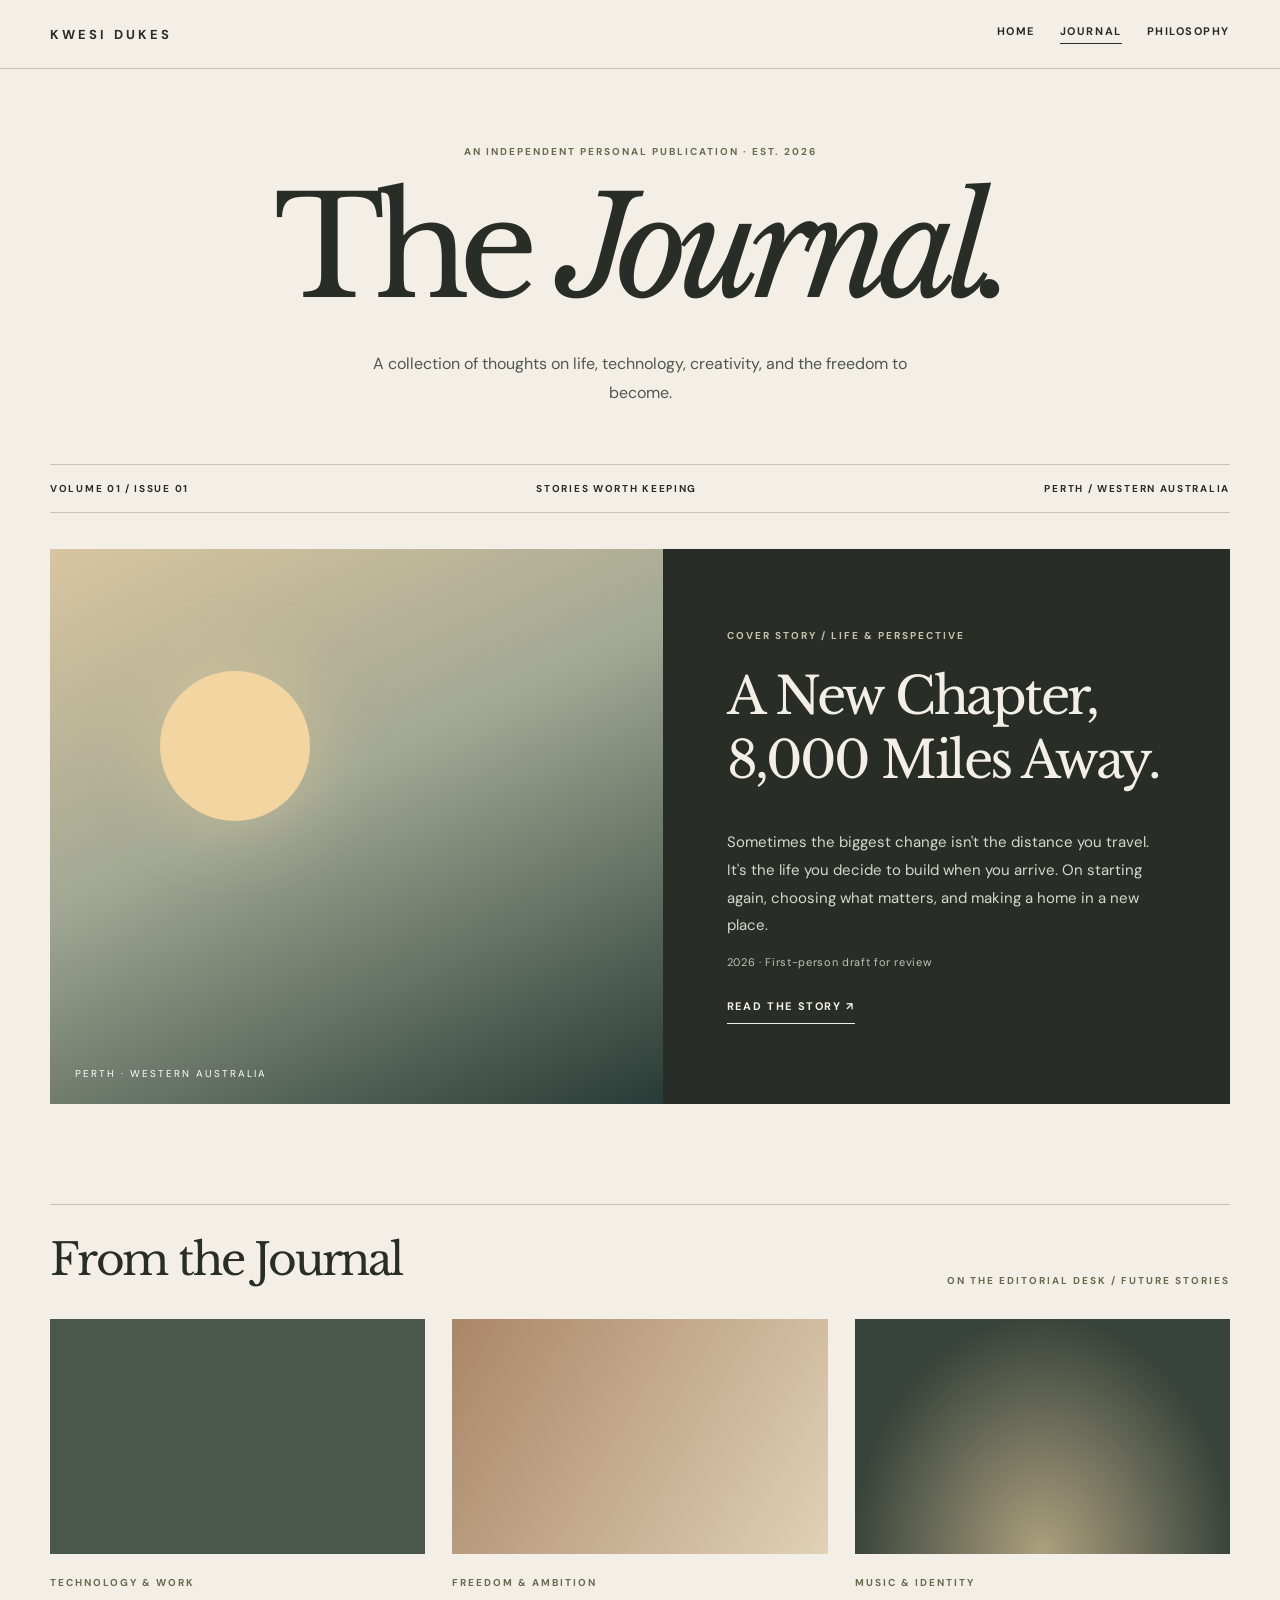
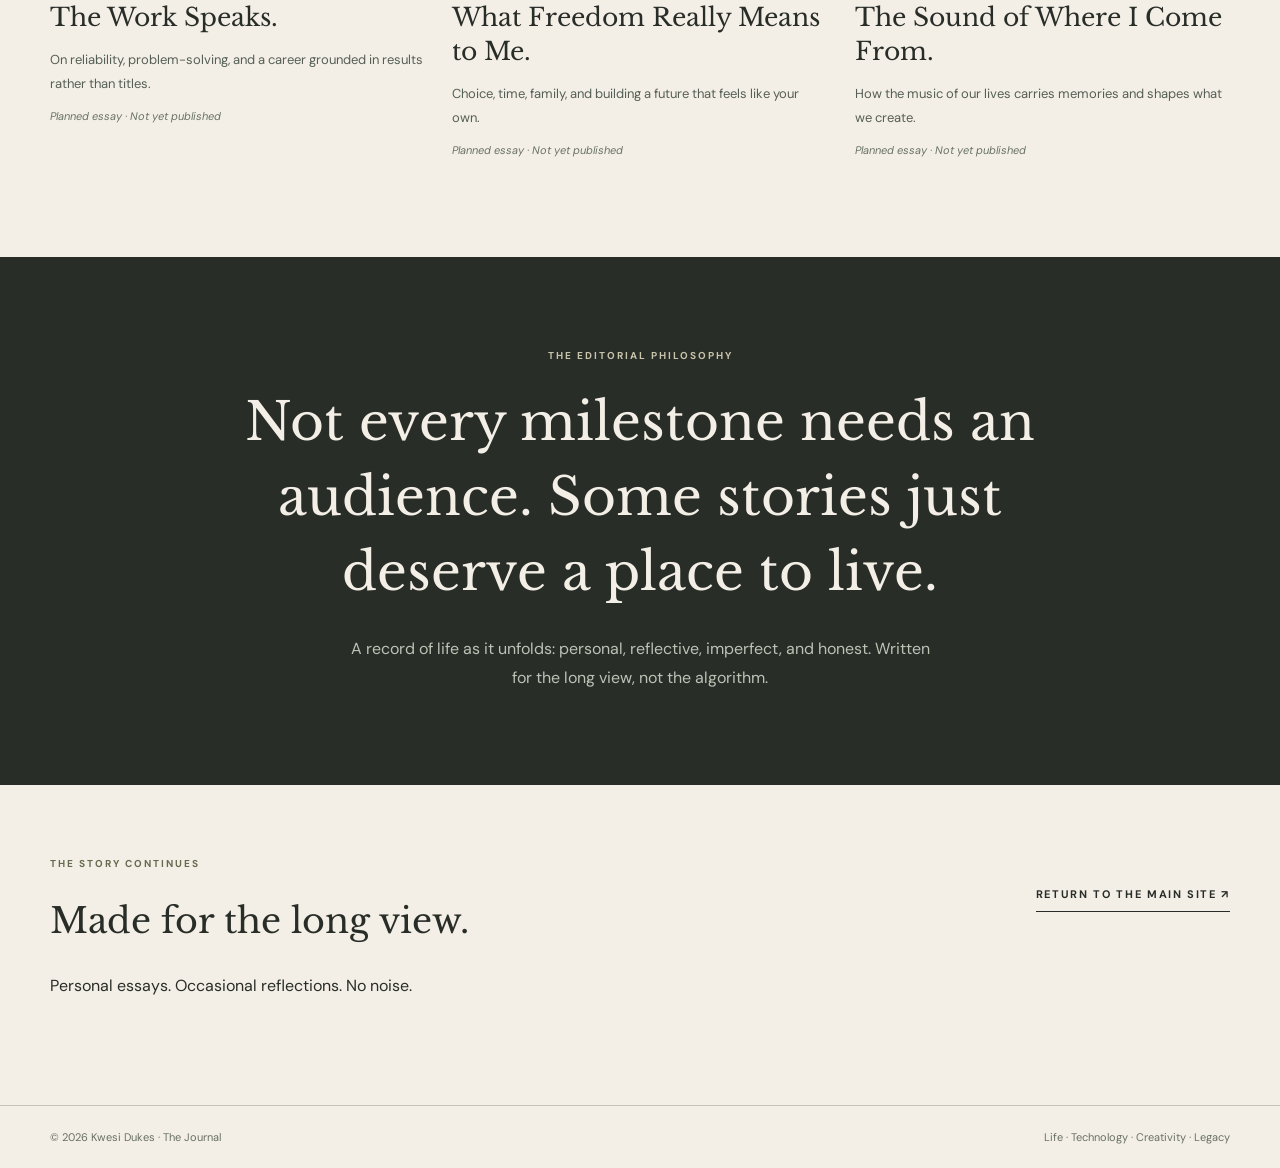
==== journal/index.html @ 75feaba1 "Add editorial Journal page" ====
<!doctype html><html lang="en"><head><meta charset="utf-8"><meta name="viewport" content="width=device-width,initial-scale=1"><meta name="theme-color" content="#292d28"><meta name="description" content="The Journal by Kwesi Dukes. Personal essays on life, technology, creativity, and building freedom."><link rel="canonical" href="https://kwesidukes.au/journal/"><title>The Journal | Kwesi Dukes</title><link rel="stylesheet" href="/journal/assets/style.css"></head><body><a class="skip" href="#main">Skip to content</a><header class="header"><a class="brand" href="/">KWESI DUKES</a><nav class="nav" aria-label="Primary"><a href="/">Home</a><a href="/journal/" aria-current="page">Journal</a><a href="#philosophy">Philosophy</a></nav></header><main id="main" class="wrap"><section class="mast"><div class="eyebrow">An independent personal publication · Est. 2026</div><h1>The <em>Journal.</em></h1><p>A collection of thoughts on life, technology, creativity, and the freedom to become.</p></section><div class="rule"><span>Volume 01 / Issue 01</span><span>Stories worth keeping</span><span>Perth / Western Australia</span></div><section class="feature" aria-labelledby="featured"><div class="art" role="img" aria-label="Abstract sun above a distant horizon; placeholder artwork"></div><div class="feature-copy"><div class="meta">Cover story / Life & perspective</div><h2 id="featured">A New Chapter, 8,000 Miles Away.</h2><p>Sometimes the biggest change isn't the distance you travel. It's the life you decide to build when you arrive. On starting again, choosing what matters, and making a home in a new place.</p><div class="fine">2026 · First-person draft for review</div><a class="read" href="/journal/a-new-chapter/">Read the story ↗</a></div></section><section id="stories"><div class="section-title"><h2>From the Journal</h2><span class="label">On the editorial desk / Future stories</span></div><div class="cards"><article class="card"><div class="card-art"></div><div class="meta">Technology & work</div><h3>The Work Speaks.</h3><p>On reliability, problem-solving, and a career grounded in results rather than titles.</p><div class="note">Planned essay · Not yet published</div></article><article class="card"><div class="card-art"></div><div class="meta">Freedom & ambition</div><h3>What Freedom Really Means to Me.</h3><p>Choice, time, family, and building a future that feels like your own.</p><div class="note">Planned essay · Not yet published</div></article><article class="card"><div class="card-art"></div><div class="meta">Music & identity</div><h3>The Sound of Where I Come From.</h3><p>How the music of our lives carries memories and shapes what we create.</p><div class="note">Planned essay · Not yet published</div></article></div></section></main><section class="manifesto" id="philosophy"><div class="eyebrow">The editorial philosophy</div><h2>Not every milestone needs an audience. Some stories just deserve a place to live.</h2><p>A record of life as it unfolds: personal, reflective, imperfect, and honest. Written for the long view, not the algorithm.</p></section><div class="wrap closing"><div><div class="eyebrow">The story continues</div><h2>Made for the long view.</h2><p>Personal essays. Occasional reflections. No noise.</p></div><a class="read" href="/">Return to the main site ↗</a></div><footer class="footer"><span>© 2026 Kwesi Dukes · The Journal</span><span>Life · Technology · Creativity · Legacy</span></footer></body></html>
---- journal/assets/style.css ----
@import url('https://fonts.googleapis.com/css2?family=DM+Sans:wght@400;500;600;700&family=Libre+Baskerville:ital,wght@0,400;0,700;1,400&display=swap');
:root{--paper:#f3efe6;--ink:#292d28;--olive:#666b50;--border:#c9c3b7;--muted:#62685d}*{box-sizing:border-box}html{scroll-behavior:smooth}body{margin:0;background:var(--paper);color:var(--ink);font-family:'DM Sans',Arial,sans-serif}a{color:inherit}a:focus-visible{outline:3px solid #a58569;outline-offset:4px}.wrap{width:min(1180px,calc(100% - 44px));margin:auto}.header,.footer{display:flex;align-items:center;justify-content:space-between;gap:22px;padding:24px max(22px,calc((100vw - 1180px)/2));border-bottom:1px solid var(--border)}.brand{text-decoration:none;font-size:13px;letter-spacing:.24em;font-weight:700}.nav{display:flex;gap:25px}.nav a{text-decoration:none;font-size:11px;letter-spacing:.14em;text-transform:uppercase;font-weight:700}.nav a[aria-current]{border-bottom:1px solid;padding-bottom:5px}.eyebrow,.meta,.label{font-size:10px;font-weight:700;letter-spacing:.2em;text-transform:uppercase;color:var(--olive)}h1,h2,h3,.pull{font-family:'Libre Baskerville',Georgia,serif;font-weight:400}p{line-height:1.85}.mast{text-align:center;padding:76px 12px 56px}.mast h1{font-size:clamp(65px,11vw,138px);line-height:1.05;letter-spacing:-.075em;margin:19px 0 27px}.mast p{max-width:580px;margin:auto;color:#50574d;font-size:16px}.rule{border-block:1px solid var(--border);padding:17px 0;display:flex;justify-content:space-between;gap:14px;font-size:10px;letter-spacing:.17em;text-transform:uppercase;font-weight:700}.feature{display:grid;grid-template-columns:1.08fr 1fr;margin:36px 0 100px;min-height:555px;background:var(--ink);color:var(--paper)}.art{position:relative;min-height:490px;overflow:hidden;background:linear-gradient(155deg,#d9c5a0 0%,#a2a893 43%,#273b36 100%)}.art:before{content:'';position:absolute;width:150px;height:150px;border-radius:50%;background:#f2d5a1;left:18%;top:22%;box-shadow:0 0 85px #f2d5a175}.art:after{content:'PERTH · WESTERN AUSTRALIA';position:absolute;bottom:24px;left:25px;font-size:10px;letter-spacing:.2em;color:#fff}.feature-copy{padding:clamp(35px,5vw,75px);display:flex;flex-direction:column;justify-content:center}.feature-copy .meta{color:#c7c4ab}.feature h2{font-size:clamp(35px,4vw,56px);line-height:1.25;letter-spacing:-.05em;margin:22px 0}.feature p{font-size:15px;color:#d3d8cc}.fine{font-size:11px;letter-spacing:.06em;color:#bec4b7}.read{display:inline-block;align-self:flex-start;text-decoration:none;font-size:11px;font-weight:700;text-transform:uppercase;letter-spacing:.15em;border-bottom:1px solid;margin-top:30px;padding-bottom:10px}.section-title{display:flex;align-items:end;justify-content:space-between;border-top:1px solid var(--border);padding:27px 0 32px;gap:16px}.section-title h2{font-size:clamp(30px,4vw,44px);letter-spacing:-.05em;margin:0}.cards{display:grid;grid-template-columns:repeat(3,1fr);gap:27px;margin-bottom:100px}.card-art{height:235px;margin-bottom:22px;background:#49574d}.card:nth-child(2) .card-art{background:linear-gradient(120deg,#aa8668,#e0d1b7)}.card:nth-child(3) .card-art{background:radial-gradient(ellipse at bottom,#aca07e,#38433b 72%)}.card h3{font-size:25px;margin:12px 0;line-height:1.35}.card p{font-size:13px;color:#565f55}.note{font-size:11px;color:#697267;font-style:italic}.manifesto{text-align:center;background:var(--ink);color:var(--paper);padding:92px 24px}.manifesto .eyebrow{color:#c9c5ac}.manifesto h2{font-size:clamp(28px,4.6vw,52px);line-height:1.45;max-width:930px;margin:23px auto}.manifesto p{color:#bbc3b5;max-width:580px;margin:auto}.closing{padding:72px 0 88px;display:flex;justify-content:space-between;gap:25px;align-items:center}.closing h2{font-size:35px}.footer{border-top:1px solid var(--border);border-bottom:0;font-size:11px;color:#687064}.article-head{text-align:center;max-width:900px;margin:85px auto 55px}.article-head h1{font-size:clamp(44px,7vw,82px);letter-spacing:-.06em;line-height:1.18;margin:23px 0}.dek{font-size:18px;color:#555f53;max-width:710px;margin:0 auto 23px}.article-art{height:clamp(300px,47vw,580px);background:linear-gradient(155deg,#d9c5a0,#8d9b8a 50%,#24372f);position:relative}.article-art:after{content:'A NEW CHAPTER · PERTH';position:absolute;bottom:23px;left:26px;color:white;font-size:10px;letter-spacing:.2em}.article-body{max-width:720px;margin:0 auto;padding:75px 0 110px}.article-body p{font:19px/1.95 Georgia,serif;color:#363d35;margin:0 0 30px}.article-body p:first-child:first-letter{float:left;font-size:75px;line-height:.92;padding:8px 10px 0 0}.pull{font-size:29px;line-height:1.55;padding:30px 5px;border-block:1px solid var(--border);margin:55px 0;color:#56604d}.back{display:block;text-align:center;margin-bottom:80px;text-transform:uppercase;letter-spacing:.13em;font-size:12px}.skip{position:absolute;left:-9999px}.skip:focus{left:20px;top:20px;background:white;padding:12px;z-index:10}@media(max-width:800px){.feature{grid-template-columns:1fr}.art{min-height:340px}.feature-copy{padding:40px 32px 55px}.cards{grid-template-columns:1fr 1fr}}@media(max-width:560px){.header,.footer{padding:21px}.nav{gap:12px}.nav a{font-size:10px}.nav a:nth-child(3){display:none}.mast{padding:55px 0}.rule span:nth-child(2){display:none}.feature{margin-bottom:70px}.cards{grid-template-columns:1fr}.card-art{height:275px}.closing{display:block;padding:60px 0}.article-head{margin:65px auto 43px}.article-body{padding:50px 0 80px}.article-body p{font-size:18px}.pull{font-size:24px}}
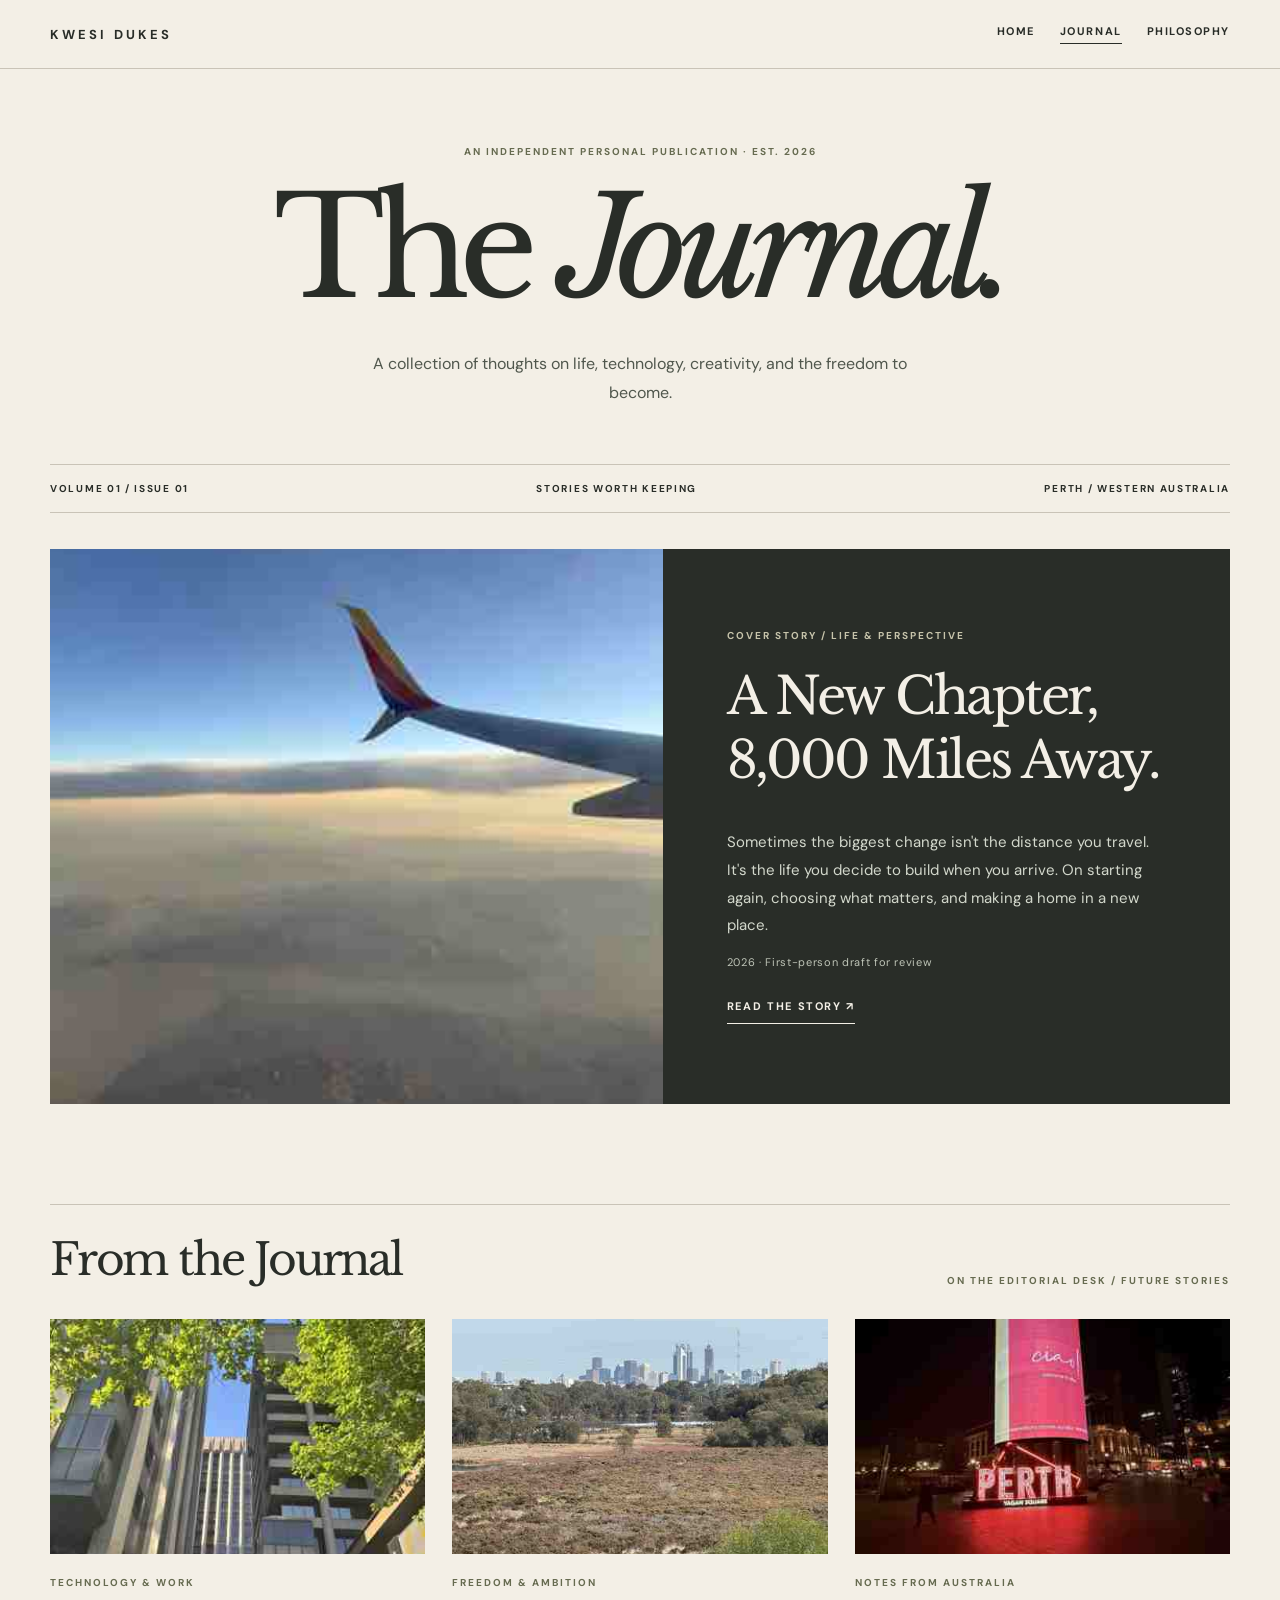
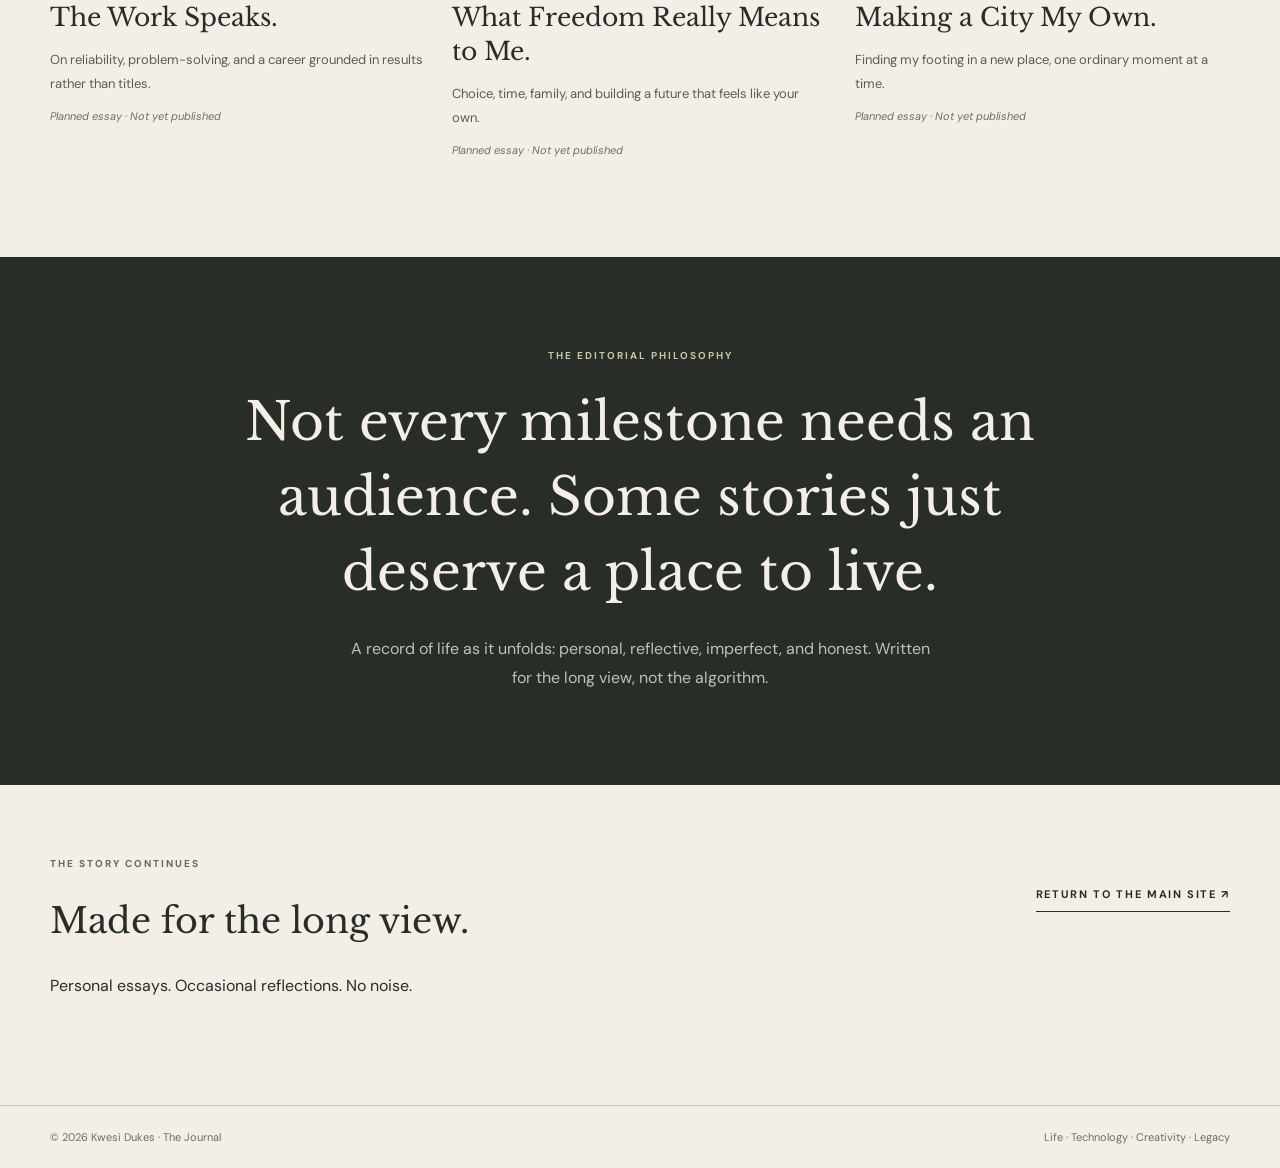
==== commit b175b329: "Publish Journal photographic edition with original Perth photos" ====
--- a/journal/index.html
+++ b/journal/index.html
@@ -1 +1 @@
-<!doctype html><html lang="en"><head><meta charset="utf-8"><meta name="viewport" content="width=device-width,initial-scale=1"><meta name="theme-color" content="#292d28"><meta name="description" content="The Journal by Kwesi Dukes. Personal essays on life, technology, creativity, and building freedom."><link rel="canonical" href="https://kwesidukes.au/journal/"><title>The Journal | Kwesi Dukes</title><link rel="stylesheet" href="/journal/assets/style.css"></head><body><a class="skip" href="#main">Skip to content</a><header class="header"><a class="brand" href="/">KWESI DUKES</a><nav class="nav" aria-label="Primary"><a href="/">Home</a><a href="/journal/" aria-current="page">Journal</a><a href="#philosophy">Philosophy</a></nav></header><main id="main" class="wrap"><section class="mast"><div class="eyebrow">An independent personal publication · Est. 2026</div><h1>The <em>Journal.</em></h1><p>A collection of thoughts on life, technology, creativity, and the freedom to become.</p></section><div class="rule"><span>Volume 01 / Issue 01</span><span>Stories worth keeping</span><span>Perth / Western Australia</span></div><section class="feature" aria-labelledby="featured"><div class="art" role="img" aria-label="Abstract sun above a distant horizon; placeholder artwork"></div><div class="feature-copy"><div class="meta">Cover story / Life & perspective</div><h2 id="featured">A New Chapter, 8,000 Miles Away.</h2><p>Sometimes the biggest change isn't the distance you travel. It's the life you decide to build when you arrive. On starting again, choosing what matters, and making a home in a new place.</p><div class="fine">2026 · First-person draft for review</div><a class="read" href="/journal/a-new-chapter/">Read the story ↗</a></div></section><section id="stories"><div class="section-title"><h2>From the Journal</h2><span class="label">On the editorial desk / Future stories</span></div><div class="cards"><article class="card"><div class="card-art"></div><div class="meta">Technology & work</div><h3>The Work Speaks.</h3><p>On reliability, problem-solving, and a career grounded in results rather than titles.</p><div class="note">Planned essay · Not yet published</div></article><article class="card"><div class="card-art"></div><div class="meta">Freedom & ambition</div><h3>What Freedom Really Means to Me.</h3><p>Choice, time, family, and building a future that feels like your own.</p><div class="note">Planned essay · Not yet published</div></article><article class="card"><div class="card-art"></div><div class="meta">Music & identity</div><h3>The Sound of Where I Come From.</h3><p>How the music of our lives carries memories and shapes what we create.</p><div class="note">Planned essay · Not yet published</div></article></div></section></main><section class="manifesto" id="philosophy"><div class="eyebrow">The editorial philosophy</div><h2>Not every milestone needs an audience. Some stories just deserve a place to live.</h2><p>A record of life as it unfolds: personal, reflective, imperfect, and honest. Written for the long view, not the algorithm.</p></section><div class="wrap closing"><div><div class="eyebrow">The story continues</div><h2>Made for the long view.</h2><p>Personal essays. Occasional reflections. No noise.</p></div><a class="read" href="/">Return to the main site ↗</a></div><footer class="footer"><span>© 2026 Kwesi Dukes · The Journal</span><span>Life · Technology · Creativity · Legacy</span></footer></body></html>+<!doctype html><html lang="en"><head><meta charset="utf-8"><meta name="viewport" content="width=device-width,initial-scale=1"><meta name="theme-color" content="#292d28"><meta name="description" content="The Journal by Kwesi Dukes. Personal essays on life, technology, creativity, and building freedom."><link rel="canonical" href="https://kwesidukes.au/journal/"><title>The Journal | Kwesi Dukes</title><link rel="stylesheet" href="/journal/assets/style.css"></head><body><a class="skip" href="#main">Skip to content</a><header class="header"><a class="brand" href="/">KWESI DUKES</a><nav class="nav" aria-label="Primary"><a href="/">Home</a><a href="/journal/" aria-current="page">Journal</a><a href="#philosophy">Philosophy</a></nav></header><main id="main" class="wrap"><section class="mast"><div class="eyebrow">An independent personal publication · Est. 2026</div><h1>The <em>Journal.</em></h1><p>A collection of thoughts on life, technology, creativity, and the freedom to become.</p></section><div class="rule"><span>Volume 01 / Issue 01</span><span>Stories worth keeping</span><span>Perth / Western Australia</span></div><section class="feature" aria-labelledby="featured"><div class="art"><img src="/journal/assets/photos/flight.jpg" alt="Airplane wing above a sunlit landscape" fetchpriority="high"></div><div class="feature-copy"><div class="meta">Cover story / Life & perspective</div><h2 id="featured">A New Chapter, 8,000 Miles Away.</h2><p>Sometimes the biggest change isn't the distance you travel. It's the life you decide to build when you arrive. On starting again, choosing what matters, and making a home in a new place.</p><div class="fine">2026 · First-person draft for review</div><a class="read" href="/journal/a-new-chapter/">Read the story ↗</a></div></section><section id="stories"><div class="section-title"><h2>From the Journal</h2><span class="label">On the editorial desk / Future stories</span></div><div class="cards"><article class="card"><img class="card-art" src="/journal/assets/photos/city-canopy.jpg" alt="Perth buildings framed by trees" loading="lazy"><div class="meta">Technology & work</div><h3>The Work Speaks.</h3><p>On reliability, problem-solving, and a career grounded in results rather than titles.</p><div class="note">Planned essay · Not yet published</div></article><article class="card"><img class="card-art" src="/journal/assets/photos/perth-skyline.jpg" alt="Perth skyline above green wetlands" loading="lazy"><div class="meta">Freedom & ambition</div><h3>What Freedom Really Means to Me.</h3><p>Choice, time, family, and building a future that feels like your own.</p><div class="note">Planned essay · Not yet published</div></article><article class="card"><img class="card-art" src="/journal/assets/photos/perth-night.jpg" alt="Illuminated Perth sign at night" loading="lazy"><div class="meta">Notes from Australia</div><h3>Making a City My Own.</h3><p>Finding my footing in a new place, one ordinary moment at a time.</p><div class="note">Planned essay · Not yet published</div></article></div></section></main><section class="manifesto" id="philosophy"><div class="eyebrow">The editorial philosophy</div><h2>Not every milestone needs an audience. Some stories just deserve a place to live.</h2><p>A record of life as it unfolds: personal, reflective, imperfect, and honest. Written for the long view, not the algorithm.</p></section><div class="wrap closing"><div><div class="eyebrow">The story continues</div><h2>Made for the long view.</h2><p>Personal essays. Occasional reflections. No noise.</p></div><a class="read" href="/">Return to the main site ↗</a></div><footer class="footer"><span>© 2026 Kwesi Dukes · The Journal</span><span>Life · Technology · Creativity · Legacy</span></footer></body></html>
--- a/journal/assets/style.css
+++ b/journal/assets/style.css
@@ -1,2 +1,4 @@
 @import url('https://fonts.googleapis.com/css2?family=DM+Sans:wght@400;500;600;700&family=Libre+Baskerville:ital,wght@0,400;0,700;1,400&display=swap');
-:root{--paper:#f3efe6;--ink:#292d28;--olive:#666b50;--border:#c9c3b7;--muted:#62685d}*{box-sizing:border-box}html{scroll-behavior:smooth}body{margin:0;background:var(--paper);color:var(--ink);font-family:'DM Sans',Arial,sans-serif}a{color:inherit}a:focus-visible{outline:3px solid #a58569;outline-offset:4px}.wrap{width:min(1180px,calc(100% - 44px));margin:auto}.header,.footer{display:flex;align-items:center;justify-content:space-between;gap:22px;padding:24px max(22px,calc((100vw - 1180px)/2));border-bottom:1px solid var(--border)}.brand{text-decoration:none;font-size:13px;letter-spacing:.24em;font-weight:700}.nav{display:flex;gap:25px}.nav a{text-decoration:none;font-size:11px;letter-spacing:.14em;text-transform:uppercase;font-weight:700}.nav a[aria-current]{border-bottom:1px solid;padding-bottom:5px}.eyebrow,.meta,.label{font-size:10px;font-weight:700;letter-spacing:.2em;text-transform:uppercase;color:var(--olive)}h1,h2,h3,.pull{font-family:'Libre Baskerville',Georgia,serif;font-weight:400}p{line-height:1.85}.mast{text-align:center;padding:76px 12px 56px}.mast h1{font-size:clamp(65px,11vw,138px);line-height:1.05;letter-spacing:-.075em;margin:19px 0 27px}.mast p{max-width:580px;margin:auto;color:#50574d;font-size:16px}.rule{border-block:1px solid var(--border);padding:17px 0;display:flex;justify-content:space-between;gap:14px;font-size:10px;letter-spacing:.17em;text-transform:uppercase;font-weight:700}.feature{display:grid;grid-template-columns:1.08fr 1fr;margin:36px 0 100px;min-height:555px;background:var(--ink);color:var(--paper)}.art{position:relative;min-height:490px;overflow:hidden;background:linear-gradient(155deg,#d9c5a0 0%,#a2a893 43%,#273b36 100%)}.art:before{content:'';position:absolute;width:150px;height:150px;border-radius:50%;background:#f2d5a1;left:18%;top:22%;box-shadow:0 0 85px #f2d5a175}.art:after{content:'PERTH · WESTERN AUSTRALIA';position:absolute;bottom:24px;left:25px;font-size:10px;letter-spacing:.2em;color:#fff}.feature-copy{padding:clamp(35px,5vw,75px);display:flex;flex-direction:column;justify-content:center}.feature-copy .meta{color:#c7c4ab}.feature h2{font-size:clamp(35px,4vw,56px);line-height:1.25;letter-spacing:-.05em;margin:22px 0}.feature p{font-size:15px;color:#d3d8cc}.fine{font-size:11px;letter-spacing:.06em;color:#bec4b7}.read{display:inline-block;align-self:flex-start;text-decoration:none;font-size:11px;font-weight:700;text-transform:uppercase;letter-spacing:.15em;border-bottom:1px solid;margin-top:30px;padding-bottom:10px}.section-title{display:flex;align-items:end;justify-content:space-between;border-top:1px solid var(--border);padding:27px 0 32px;gap:16px}.section-title h2{font-size:clamp(30px,4vw,44px);letter-spacing:-.05em;margin:0}.cards{display:grid;grid-template-columns:repeat(3,1fr);gap:27px;margin-bottom:100px}.card-art{height:235px;margin-bottom:22px;background:#49574d}.card:nth-child(2) .card-art{background:linear-gradient(120deg,#aa8668,#e0d1b7)}.card:nth-child(3) .card-art{background:radial-gradient(ellipse at bottom,#aca07e,#38433b 72%)}.card h3{font-size:25px;margin:12px 0;line-height:1.35}.card p{font-size:13px;color:#565f55}.note{font-size:11px;color:#697267;font-style:italic}.manifesto{text-align:center;background:var(--ink);color:var(--paper);padding:92px 24px}.manifesto .eyebrow{color:#c9c5ac}.manifesto h2{font-size:clamp(28px,4.6vw,52px);line-height:1.45;max-width:930px;margin:23px auto}.manifesto p{color:#bbc3b5;max-width:580px;margin:auto}.closing{padding:72px 0 88px;display:flex;justify-content:space-between;gap:25px;align-items:center}.closing h2{font-size:35px}.footer{border-top:1px solid var(--border);border-bottom:0;font-size:11px;color:#687064}.article-head{text-align:center;max-width:900px;margin:85px auto 55px}.article-head h1{font-size:clamp(44px,7vw,82px);letter-spacing:-.06em;line-height:1.18;margin:23px 0}.dek{font-size:18px;color:#555f53;max-width:710px;margin:0 auto 23px}.article-art{height:clamp(300px,47vw,580px);background:linear-gradient(155deg,#d9c5a0,#8d9b8a 50%,#24372f);position:relative}.article-art:after{content:'A NEW CHAPTER · PERTH';position:absolute;bottom:23px;left:26px;color:white;font-size:10px;letter-spacing:.2em}.article-body{max-width:720px;margin:0 auto;padding:75px 0 110px}.article-body p{font:19px/1.95 Georgia,serif;color:#363d35;margin:0 0 30px}.article-body p:first-child:first-letter{float:left;font-size:75px;line-height:.92;padding:8px 10px 0 0}.pull{font-size:29px;line-height:1.55;padding:30px 5px;border-block:1px solid var(--border);margin:55px 0;color:#56604d}.back{display:block;text-align:center;margin-bottom:80px;text-transform:uppercase;letter-spacing:.13em;font-size:12px}.skip{position:absolute;left:-9999px}.skip:focus{left:20px;top:20px;background:white;padding:12px;z-index:10}@media(max-width:800px){.feature{grid-template-columns:1fr}.art{min-height:340px}.feature-copy{padding:40px 32px 55px}.cards{grid-template-columns:1fr 1fr}}@media(max-width:560px){.header,.footer{padding:21px}.nav{gap:12px}.nav a{font-size:10px}.nav a:nth-child(3){display:none}.mast{padding:55px 0}.rule span:nth-child(2){display:none}.feature{margin-bottom:70px}.cards{grid-template-columns:1fr}.card-art{height:275px}.closing{display:block;padding:60px 0}.article-head{margin:65px auto 43px}.article-body{padding:50px 0 80px}.article-body p{font-size:18px}.pull{font-size:24px}}+:root{--paper:#f3efe6;--ink:#292d28;--olive:#666b50;--border:#c9c3b7;--muted:#62685d}*{box-sizing:border-box}html{scroll-behavior:smooth}body{margin:0;background:var(--paper);color:var(--ink);font-family:'DM Sans',Arial,sans-serif}a{color:inherit}a:focus-visible{outline:3px solid #a58569;outline-offset:4px}.wrap{width:min(1180px,calc(100% - 44px));margin:auto}.header,.footer{display:flex;align-items:center;justify-content:space-between;gap:22px;padding:24px max(22px,calc((100vw - 1180px)/2));border-bottom:1px solid var(--border)}.brand{text-decoration:none;font-size:13px;letter-spacing:.24em;font-weight:700}.nav{display:flex;gap:25px}.nav a{text-decoration:none;font-size:11px;letter-spacing:.14em;text-transform:uppercase;font-weight:700}.nav a[aria-current]{border-bottom:1px solid;padding-bottom:5px}.eyebrow,.meta,.label{font-size:10px;font-weight:700;letter-spacing:.2em;text-transform:uppercase;color:var(--olive)}h1,h2,h3,.pull{font-family:'Libre Baskerville',Georgia,serif;font-weight:400}p{line-height:1.85}.mast{text-align:center;padding:76px 12px 56px}.mast h1{font-size:clamp(65px,11vw,138px);line-height:1.05;letter-spacing:-.075em;margin:19px 0 27px}.mast p{max-width:580px;margin:auto;color:#50574d;font-size:16px}.rule{border-block:1px solid var(--border);padding:17px 0;display:flex;justify-content:space-between;gap:14px;font-size:10px;letter-spacing:.17em;text-transform:uppercase;font-weight:700}.feature{display:grid;grid-template-columns:1.08fr 1fr;margin:36px 0 100px;min-height:555px;background:var(--ink);color:var(--paper)}.art{position:relative;min-height:490px;overflow:hidden;background:linear-gradient(155deg,#d9c5a0 0%,#a2a893 43%,#273b36 100%)}.art:before{content:'';position:absolute;width:150px;height:150px;border-radius:50%;background:#f2d5a1;left:18%;top:22%;box-shadow:0 0 85px #f2d5a175}.art:after{content:'PERTH · WESTERN AUSTRALIA';position:absolute;bottom:24px;left:25px;font-size:10px;letter-spacing:.2em;color:#fff}.feature-copy{padding:clamp(35px,5vw,75px);display:flex;flex-direction:column;justify-content:center}.feature-copy .meta{color:#c7c4ab}.feature h2{font-size:clamp(35px,4vw,56px);line-height:1.25;letter-spacing:-.05em;margin:22px 0}.feature p{font-size:15px;color:#d3d8cc}.fine{font-size:11px;letter-spacing:.06em;color:#bec4b7}.read{display:inline-block;align-self:flex-start;text-decoration:none;font-size:11px;font-weight:700;text-transform:uppercase;letter-spacing:.15em;border-bottom:1px solid;margin-top:30px;padding-bottom:10px}.section-title{display:flex;align-items:end;justify-content:space-between;border-top:1px solid var(--border);padding:27px 0 32px;gap:16px}.section-title h2{font-size:clamp(30px,4vw,44px);letter-spacing:-.05em;margin:0}.cards{display:grid;grid-template-columns:repeat(3,1fr);gap:27px;margin-bottom:100px}.card-art{height:235px;margin-bottom:22px;background:#49574d}.card:nth-child(2) .card-art{background:linear-gradient(120deg,#aa8668,#e0d1b7)}.card:nth-child(3) .card-art{background:radial-gradient(ellipse at bottom,#aca07e,#38433b 72%)}.card h3{font-size:25px;margin:12px 0;line-height:1.35}.card p{font-size:13px;color:#565f55}.note{font-size:11px;color:#697267;font-style:italic}.manifesto{text-align:center;background:var(--ink);color:var(--paper);padding:92px 24px}.manifesto .eyebrow{color:#c9c5ac}.manifesto h2{font-size:clamp(28px,4.6vw,52px);line-height:1.45;max-width:930px;margin:23px auto}.manifesto p{color:#bbc3b5;max-width:580px;margin:auto}.closing{padding:72px 0 88px;display:flex;justify-content:space-between;gap:25px;align-items:center}.closing h2{font-size:35px}.footer{border-top:1px solid var(--border);border-bottom:0;font-size:11px;color:#687064}.article-head{text-align:center;max-width:900px;margin:85px auto 55px}.article-head h1{font-size:clamp(44px,7vw,82px);letter-spacing:-.06em;line-height:1.18;margin:23px 0}.dek{font-size:18px;color:#555f53;max-width:710px;margin:0 auto 23px}.article-art{height:clamp(300px,47vw,580px);background:linear-gradient(155deg,#d9c5a0,#8d9b8a 50%,#24372f);position:relative}.article-art:after{content:'A NEW CHAPTER · PERTH';position:absolute;bottom:23px;left:26px;color:white;font-size:10px;letter-spacing:.2em}.article-body{max-width:720px;margin:0 auto;padding:75px 0 110px}.article-body p{font:19px/1.95 Georgia,serif;color:#363d35;margin:0 0 30px}.article-body p:first-child:first-letter{float:left;font-size:75px;line-height:.92;padding:8px 10px 0 0}.pull{font-size:29px;line-height:1.55;padding:30px 5px;border-block:1px solid var(--border);margin:55px 0;color:#56604d}.back{display:block;text-align:center;margin-bottom:80px;text-transform:uppercase;letter-spacing:.13em;font-size:12px}.skip{position:absolute;left:-9999px}.skip:focus{left:20px;top:20px;background:white;padding:12px;z-index:10}@media(max-width:800px){.feature{grid-template-columns:1fr}.art{min-height:340px}.feature-copy{padding:40px 32px 55px}.cards{grid-template-columns:1fr 1fr}}@media(max-width:560px){.header,.footer{padding:21px}.nav{gap:12px}.nav a{font-size:10px}.nav a:nth-child(3){display:none}.mast{padding:55px 0}.rule span:nth-child(2){display:none}.feature{margin-bottom:70px}.cards{grid-template-columns:1fr}.card-art{height:275px}.closing{display:block;padding:60px 0}.article-head{margin:65px auto 43px}.article-body{padding:50px 0 80px}.article-body p{font-size:18px}.pull{font-size:24px}}
+/* Photographic edition */
+.art{background:#35433a}.art:before,.art:after,.article-art:after{content:none;display:none}.art img,.article-art img{display:block;width:100%;height:100%;object-fit:cover}.art img{position:absolute;inset:0}.card-art{display:block;width:100%;height:235px;object-fit:cover}.article-art{overflow:hidden;background:#35433a}.photo-break{margin:50px -38px}.photo-break img{width:100%;display:block;max-height:670px;object-fit:cover}.photo-break figcaption{font:11px/1.6 'DM Sans',sans-serif;color:#666b50;letter-spacing:.06em;margin-top:13px}.author{display:flex;align-items:center;gap:27px;border-top:1px solid var(--border);padding:45px 0 65px;max-width:720px;margin:auto}.author img{width:110px;height:110px;border-radius:50%;object-fit:cover;object-position:center 28%}.author h2{font-size:28px;margin:8px 0}.author p{font-size:13px;color:#5b665c;margin:0}@media(max-width:800px){.art img{position:absolute}}@media(max-width:560px){.card-art{height:275px}.photo-break{margin:38px 0}.author img{width:84px;height:84px}.author{gap:17px}}
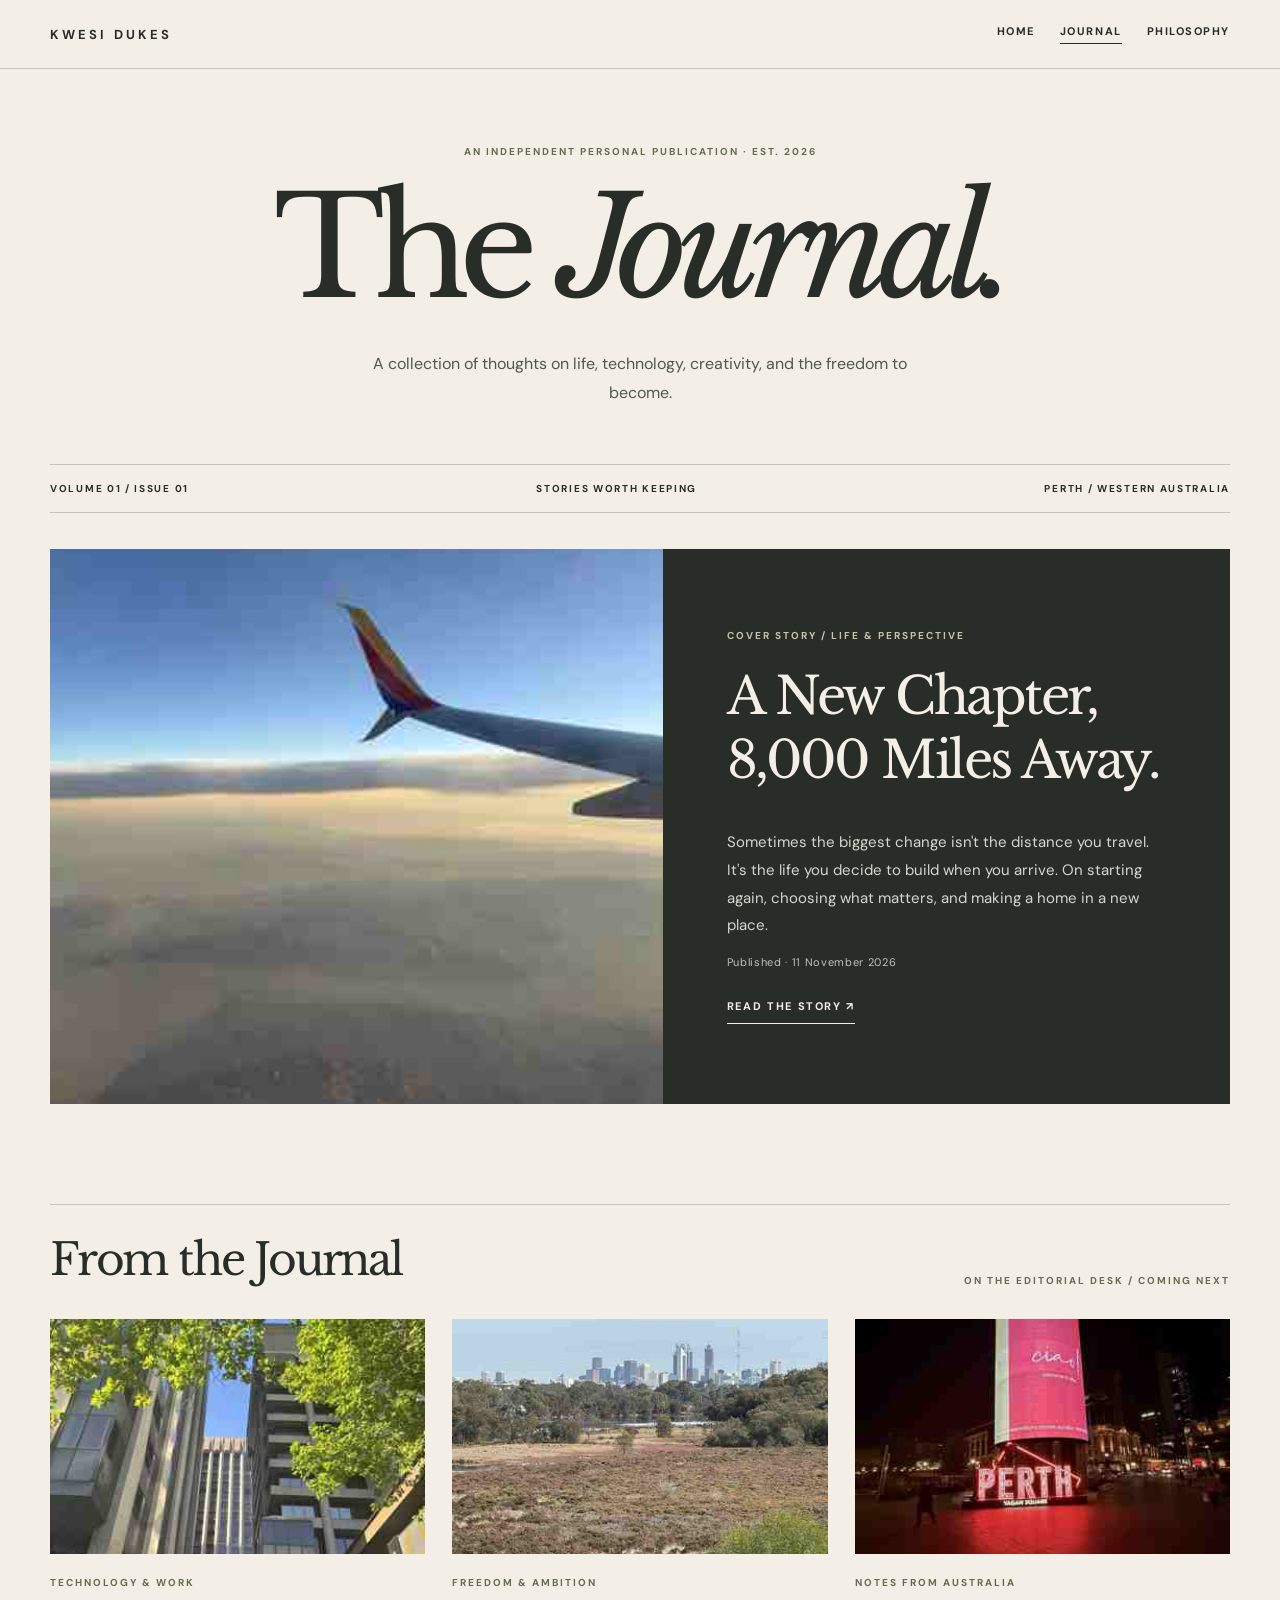
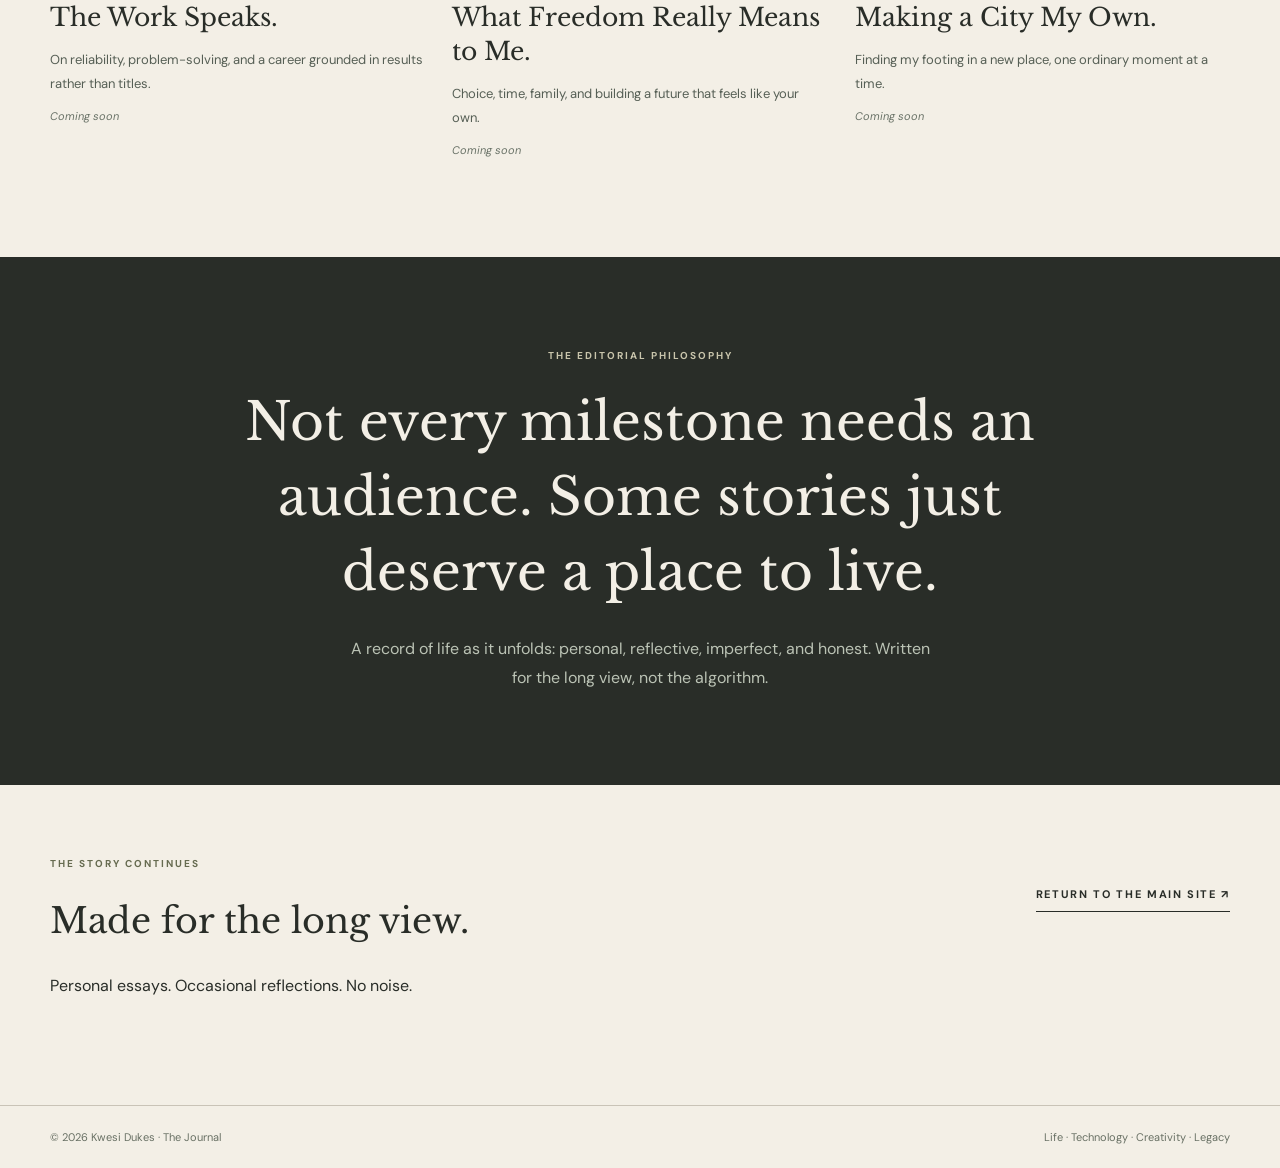
==== commit 90839625: "Polish Journal homepage publication labels" ====
--- a/journal/index.html
+++ b/journal/index.html
@@ -1 +1 @@
-<!doctype html><html lang="en"><head><meta charset="utf-8"><meta name="viewport" content="width=device-width,initial-scale=1"><meta name="theme-color" content="#292d28"><meta name="description" content="The Journal by Kwesi Dukes. Personal essays on life, technology, creativity, and building freedom."><link rel="canonical" href="https://kwesidukes.au/journal/"><title>The Journal | Kwesi Dukes</title><link rel="stylesheet" href="/journal/assets/style.css"></head><body><a class="skip" href="#main">Skip to content</a><header class="header"><a class="brand" href="/">KWESI DUKES</a><nav class="nav" aria-label="Primary"><a href="/">Home</a><a href="/journal/" aria-current="page">Journal</a><a href="#philosophy">Philosophy</a></nav></header><main id="main" class="wrap"><section class="mast"><div class="eyebrow">An independent personal publication · Est. 2026</div><h1>The <em>Journal.</em></h1><p>A collection of thoughts on life, technology, creativity, and the freedom to become.</p></section><div class="rule"><span>Volume 01 / Issue 01</span><span>Stories worth keeping</span><span>Perth / Western Australia</span></div><section class="feature" aria-labelledby="featured"><div class="art"><img src="/journal/assets/photos/flight.jpg" alt="Airplane wing above a sunlit landscape" fetchpriority="high"></div><div class="feature-copy"><div class="meta">Cover story / Life & perspective</div><h2 id="featured">A New Chapter, 8,000 Miles Away.</h2><p>Sometimes the biggest change isn't the distance you travel. It's the life you decide to build when you arrive. On starting again, choosing what matters, and making a home in a new place.</p><div class="fine">2026 · First-person draft for review</div><a class="read" href="/journal/a-new-chapter/">Read the story ↗</a></div></section><section id="stories"><div class="section-title"><h2>From the Journal</h2><span class="label">On the editorial desk / Future stories</span></div><div class="cards"><article class="card"><img class="card-art" src="/journal/assets/photos/city-canopy.jpg" alt="Perth buildings framed by trees" loading="lazy"><div class="meta">Technology & work</div><h3>The Work Speaks.</h3><p>On reliability, problem-solving, and a career grounded in results rather than titles.</p><div class="note">Planned essay · Not yet published</div></article><article class="card"><img class="card-art" src="/journal/assets/photos/perth-skyline.jpg" alt="Perth skyline above green wetlands" loading="lazy"><div class="meta">Freedom & ambition</div><h3>What Freedom Really Means to Me.</h3><p>Choice, time, family, and building a future that feels like your own.</p><div class="note">Planned essay · Not yet published</div></article><article class="card"><img class="card-art" src="/journal/assets/photos/perth-night.jpg" alt="Illuminated Perth sign at night" loading="lazy"><div class="meta">Notes from Australia</div><h3>Making a City My Own.</h3><p>Finding my footing in a new place, one ordinary moment at a time.</p><div class="note">Planned essay · Not yet published</div></article></div></section></main><section class="manifesto" id="philosophy"><div class="eyebrow">The editorial philosophy</div><h2>Not every milestone needs an audience. Some stories just deserve a place to live.</h2><p>A record of life as it unfolds: personal, reflective, imperfect, and honest. Written for the long view, not the algorithm.</p></section><div class="wrap closing"><div><div class="eyebrow">The story continues</div><h2>Made for the long view.</h2><p>Personal essays. Occasional reflections. No noise.</p></div><a class="read" href="/">Return to the main site ↗</a></div><footer class="footer"><span>© 2026 Kwesi Dukes · The Journal</span><span>Life · Technology · Creativity · Legacy</span></footer></body></html>+<!doctype html><html lang="en"><head><meta charset="utf-8"><meta name="viewport" content="width=device-width,initial-scale=1"><meta name="theme-color" content="#292d28"><meta name="description" content="The Journal by Kwesi Dukes. Personal essays on life, technology, creativity, and building freedom."><link rel="canonical" href="https://kwesidukes.au/journal/"><title>The Journal | Kwesi Dukes</title><link rel="stylesheet" href="/journal/assets/style.css"></head><body><a class="skip" href="#main">Skip to content</a><header class="header"><a class="brand" href="/">KWESI DUKES</a><nav class="nav" aria-label="Primary"><a href="/">Home</a><a href="/journal/" aria-current="page">Journal</a><a href="#philosophy">Philosophy</a></nav></header><main id="main" class="wrap"><section class="mast"><div class="eyebrow">An independent personal publication · Est. 2026</div><h1>The <em>Journal.</em></h1><p>A collection of thoughts on life, technology, creativity, and the freedom to become.</p></section><div class="rule"><span>Volume 01 / Issue 01</span><span>Stories worth keeping</span><span>Perth / Western Australia</span></div><section class="feature" aria-labelledby="featured"><div class="art"><img src="/journal/assets/photos/flight.jpg" alt="Airplane wing above a sunlit landscape" fetchpriority="high"></div><div class="feature-copy"><div class="meta">Cover story / Life & perspective</div><h2 id="featured">A New Chapter, 8,000 Miles Away.</h2><p>Sometimes the biggest change isn't the distance you travel. It's the life you decide to build when you arrive. On starting again, choosing what matters, and making a home in a new place.</p><div class="fine">Published · 11 November 2026</div><a class="read" href="/journal/a-new-chapter/">Read the story ↗</a></div></section><section id="stories"><div class="section-title"><h2>From the Journal</h2><span class="label">On the editorial desk / Coming next</span></div><div class="cards"><article class="card"><img class="card-art" src="/journal/assets/photos/city-canopy.jpg" alt="Perth buildings framed by trees" loading="lazy"><div class="meta">Technology & work</div><h3>The Work Speaks.</h3><p>On reliability, problem-solving, and a career grounded in results rather than titles.</p><div class="note">Coming soon</div></article><article class="card"><img class="card-art" src="/journal/assets/photos/perth-skyline.jpg" alt="Perth skyline above green wetlands" loading="lazy"><div class="meta">Freedom & ambition</div><h3>What Freedom Really Means to Me.</h3><p>Choice, time, family, and building a future that feels like your own.</p><div class="note">Coming soon</div></article><article class="card"><img class="card-art" src="/journal/assets/photos/perth-night.jpg" alt="Illuminated Perth sign at night" loading="lazy"><div class="meta">Notes from Australia</div><h3>Making a City My Own.</h3><p>Finding my footing in a new place, one ordinary moment at a time.</p><div class="note">Coming soon</div></article></div></section></main><section class="manifesto" id="philosophy"><div class="eyebrow">The editorial philosophy</div><h2>Not every milestone needs an audience. Some stories just deserve a place to live.</h2><p>A record of life as it unfolds: personal, reflective, imperfect, and honest. Written for the long view, not the algorithm.</p></section><div class="wrap closing"><div><div class="eyebrow">The story continues</div><h2>Made for the long view.</h2><p>Personal essays. Occasional reflections. No noise.</p></div><a class="read" href="/">Return to the main site ↗</a></div><footer class="footer"><span>© 2026 Kwesi Dukes · The Journal</span><span>Life · Technology · Creativity · Legacy</span></footer></body></html>
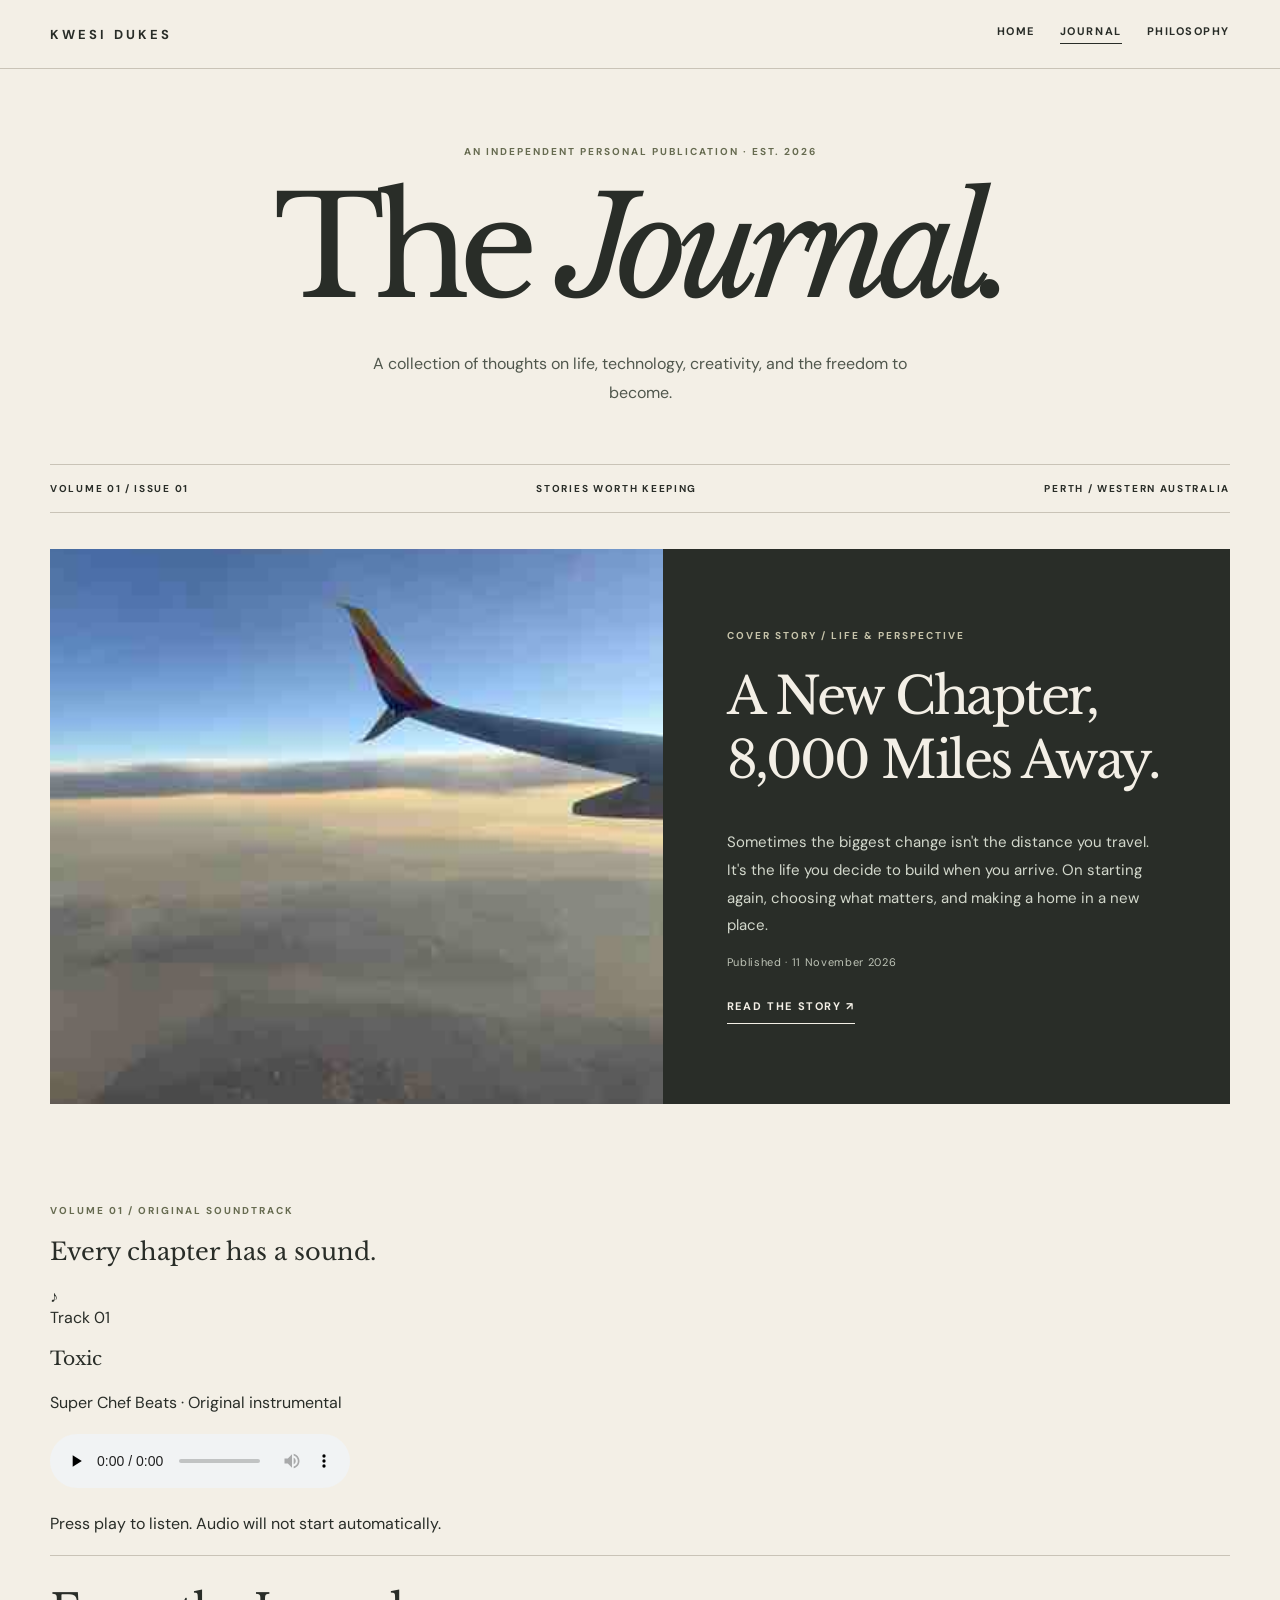
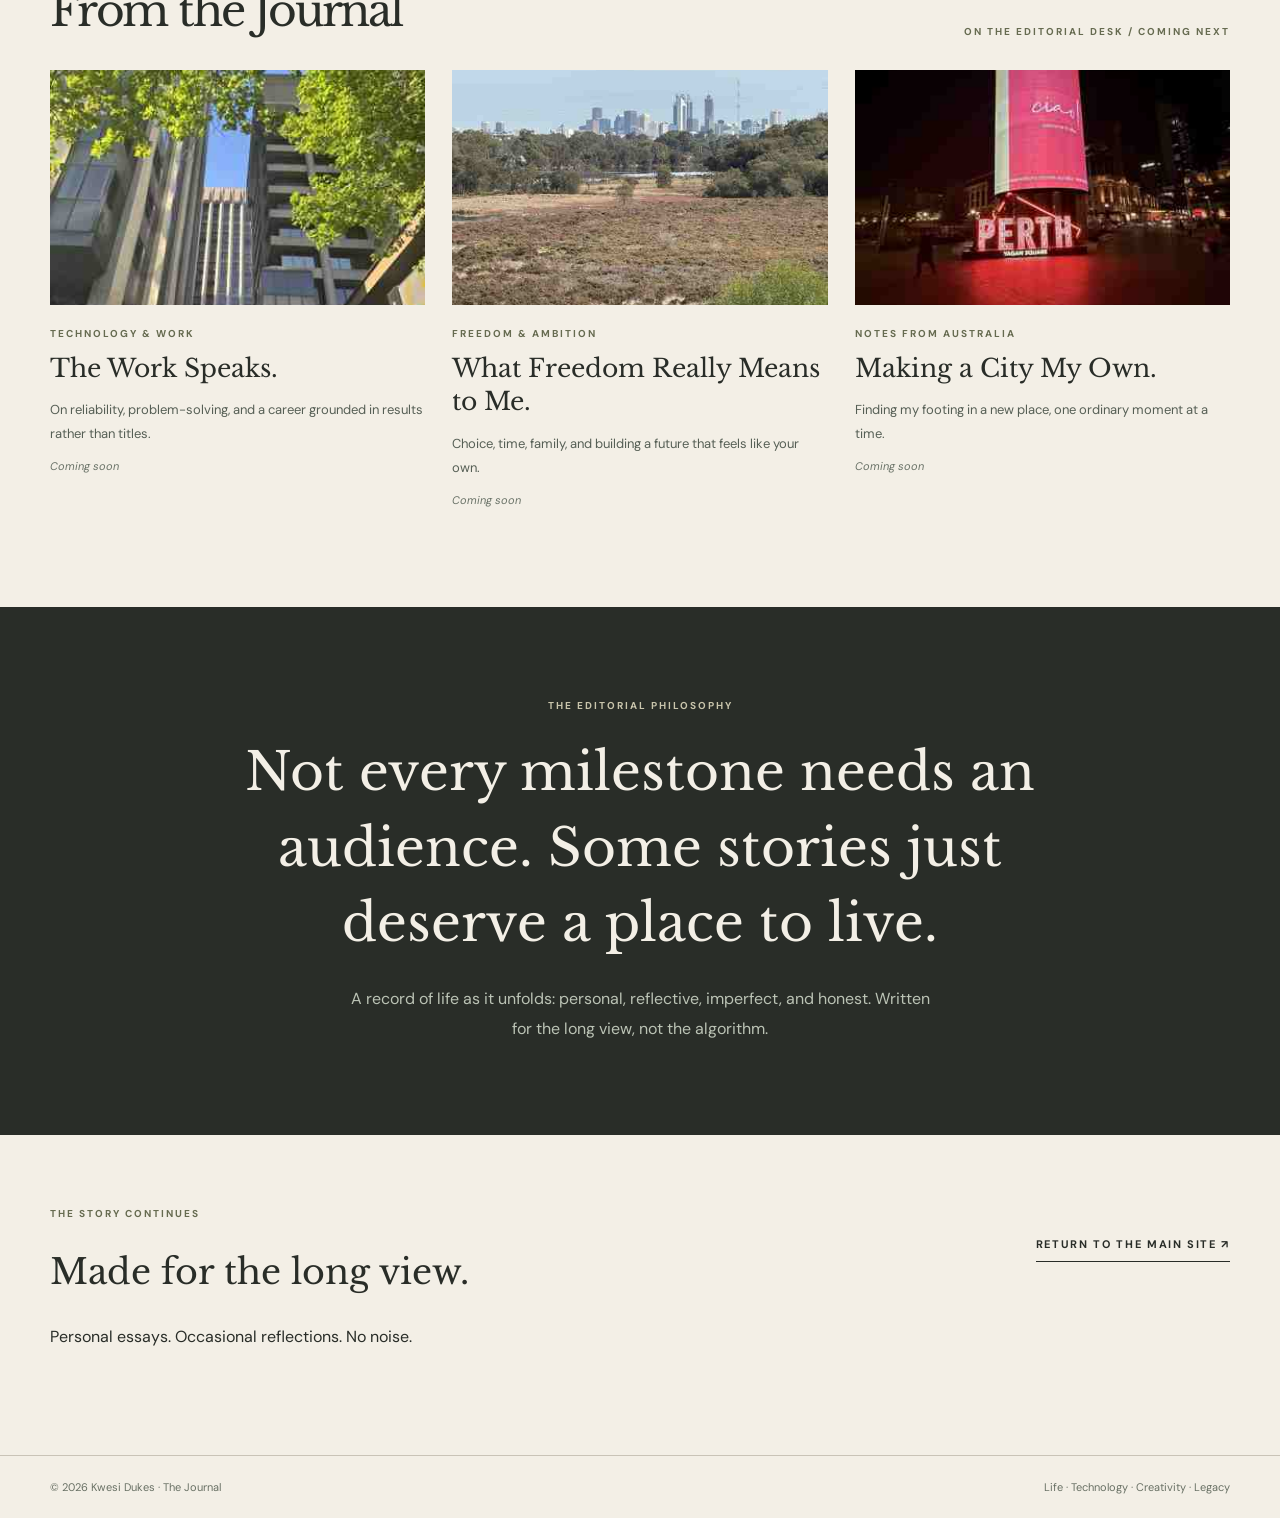
==== commit 296cb920: "Add Volume 01 Toxic soundtrack player" ====
--- a/journal/index.html
+++ b/journal/index.html
@@ -1 +1 @@
-<!doctype html><html lang="en"><head><meta charset="utf-8"><meta name="viewport" content="width=device-width,initial-scale=1"><meta name="theme-color" content="#292d28"><meta name="description" content="The Journal by Kwesi Dukes. Personal essays on life, technology, creativity, and building freedom."><link rel="canonical" href="https://kwesidukes.au/journal/"><title>The Journal | Kwesi Dukes</title><link rel="stylesheet" href="/journal/assets/style.css"></head><body><a class="skip" href="#main">Skip to content</a><header class="header"><a class="brand" href="/">KWESI DUKES</a><nav class="nav" aria-label="Primary"><a href="/">Home</a><a href="/journal/" aria-current="page">Journal</a><a href="#philosophy">Philosophy</a></nav></header><main id="main" class="wrap"><section class="mast"><div class="eyebrow">An independent personal publication · Est. 2026</div><h1>The <em>Journal.</em></h1><p>A collection of thoughts on life, technology, creativity, and the freedom to become.</p></section><div class="rule"><span>Volume 01 / Issue 01</span><span>Stories worth keeping</span><span>Perth / Western Australia</span></div><section class="feature" aria-labelledby="featured"><div class="art"><img src="/journal/assets/photos/flight.jpg" alt="Airplane wing above a sunlit landscape" fetchpriority="high"></div><div class="feature-copy"><div class="meta">Cover story / Life & perspective</div><h2 id="featured">A New Chapter, 8,000 Miles Away.</h2><p>Sometimes the biggest change isn't the distance you travel. It's the life you decide to build when you arrive. On starting again, choosing what matters, and making a home in a new place.</p><div class="fine">Published · 11 November 2026</div><a class="read" href="/journal/a-new-chapter/">Read the story ↗</a></div></section><section id="stories"><div class="section-title"><h2>From the Journal</h2><span class="label">On the editorial desk / Coming next</span></div><div class="cards"><article class="card"><img class="card-art" src="/journal/assets/photos/city-canopy.jpg" alt="Perth buildings framed by trees" loading="lazy"><div class="meta">Technology & work</div><h3>The Work Speaks.</h3><p>On reliability, problem-solving, and a career grounded in results rather than titles.</p><div class="note">Coming soon</div></article><article class="card"><img class="card-art" src="/journal/assets/photos/perth-skyline.jpg" alt="Perth skyline above green wetlands" loading="lazy"><div class="meta">Freedom & ambition</div><h3>What Freedom Really Means to Me.</h3><p>Choice, time, family, and building a future that feels like your own.</p><div class="note">Coming soon</div></article><article class="card"><img class="card-art" src="/journal/assets/photos/perth-night.jpg" alt="Illuminated Perth sign at night" loading="lazy"><div class="meta">Notes from Australia</div><h3>Making a City My Own.</h3><p>Finding my footing in a new place, one ordinary moment at a time.</p><div class="note">Coming soon</div></article></div></section></main><section class="manifesto" id="philosophy"><div class="eyebrow">The editorial philosophy</div><h2>Not every milestone needs an audience. Some stories just deserve a place to live.</h2><p>A record of life as it unfolds: personal, reflective, imperfect, and honest. Written for the long view, not the algorithm.</p></section><div class="wrap closing"><div><div class="eyebrow">The story continues</div><h2>Made for the long view.</h2><p>Personal essays. Occasional reflections. No noise.</p></div><a class="read" href="/">Return to the main site ↗</a></div><footer class="footer"><span>© 2026 Kwesi Dukes · The Journal</span><span>Life · Technology · Creativity · Legacy</span></footer></body></html>+<!doctype html><html lang="en"><head><meta charset="utf-8"><meta name="viewport" content="width=device-width,initial-scale=1"><meta name="theme-color" content="#292d28"><meta name="description" content="The Journal by Kwesi Dukes. Personal essays on life, technology, creativity, and building freedom."><link rel="canonical" href="https://kwesidukes.au/journal/"><title>The Journal | Kwesi Dukes</title><link rel="stylesheet" href="/journal/assets/style.css"></head><body><a class="skip" href="#main">Skip to content</a><header class="header"><a class="brand" href="/">KWESI DUKES</a><nav class="nav" aria-label="Primary"><a href="/">Home</a><a href="/journal/" aria-current="page">Journal</a><a href="#philosophy">Philosophy</a></nav></header><main id="main" class="wrap"><section class="mast"><div class="eyebrow">An independent personal publication · Est. 2026</div><h1>The <em>Journal.</em></h1><p>A collection of thoughts on life, technology, creativity, and the freedom to become.</p></section><div class="rule"><span>Volume 01 / Issue 01</span><span>Stories worth keeping</span><span>Perth / Western Australia</span></div><section class="feature" aria-labelledby="featured"><div class="art"><img src="/journal/assets/photos/flight.jpg" alt="Airplane wing above a sunlit landscape" fetchpriority="high"></div><div class="feature-copy"><div class="meta">Cover story / Life & perspective</div><h2 id="featured">A New Chapter, 8,000 Miles Away.</h2><p>Sometimes the biggest change isn't the distance you travel. It's the life you decide to build when you arrive. On starting again, choosing what matters, and making a home in a new place.</p><div class="fine">Published · 11 November 2026</div><a class="read" href="/journal/a-new-chapter/">Read the story ↗</a></div></section><section class="soundtrack" aria-labelledby="soundtrack-title"><div class="soundtrack-heading"><div><div class="eyebrow">Volume 01 / Original soundtrack</div><h2 id="soundtrack-title">Every chapter has a sound.</h2></div><span class="soundtrack-symbol" aria-hidden="true">♪</span></div><div class="track-detail"><div><span class="track-number">Track 01</span><h3>Toxic</h3><p>Super Chef Beats · Original instrumental</p></div></div><audio controls preload="none" aria-label="Play Toxic by Super Chef Beats"><source src="https://d2ol7oe51mr4n9.cloudfront.net/user_3KXMnQRZBMOCVnfVsOdpJRZrMG2/7170dc75-3847-48ef-bcc7-d3e44967b0ee.mp3" type="audio/mpeg">Your browser does not support audio playback. <a href="https://d2ol7oe51mr4n9.cloudfront.net/user_3KXMnQRZBMOCVnfVsOdpJRZrMG2/7170dc75-3847-48ef-bcc7-d3e44967b0ee.mp3">Listen to Toxic</a>.</audio><p class="soundtrack-note">Press play to listen. Audio will not start automatically.</p></section><section id="stories"><div class="section-title"><h2>From the Journal</h2><span class="label">On the editorial desk / Coming next</span></div><div class="cards"><article class="card"><img class="card-art" src="/journal/assets/photos/city-canopy.jpg" alt="Perth buildings framed by trees" loading="lazy"><div class="meta">Technology & work</div><h3>The Work Speaks.</h3><p>On reliability, problem-solving, and a career grounded in results rather than titles.</p><div class="note">Coming soon</div></article><article class="card"><img class="card-art" src="/journal/assets/photos/perth-skyline.jpg" alt="Perth skyline above green wetlands" loading="lazy"><div class="meta">Freedom & ambition</div><h3>What Freedom Really Means to Me.</h3><p>Choice, time, family, and building a future that feels like your own.</p><div class="note">Coming soon</div></article><article class="card"><img class="card-art" src="/journal/assets/photos/perth-night.jpg" alt="Illuminated Perth sign at night" loading="lazy"><div class="meta">Notes from Australia</div><h3>Making a City My Own.</h3><p>Finding my footing in a new place, one ordinary moment at a time.</p><div class="note">Coming soon</div></article></div></section></main><section class="manifesto" id="philosophy"><div class="eyebrow">The editorial philosophy</div><h2>Not every milestone needs an audience. Some stories just deserve a place to live.</h2><p>A record of life as it unfolds: personal, reflective, imperfect, and honest. Written for the long view, not the algorithm.</p></section><div class="wrap closing"><div><div class="eyebrow">The story continues</div><h2>Made for the long view.</h2><p>Personal essays. Occasional reflections. No noise.</p></div><a class="read" href="/">Return to the main site ↗</a></div><footer class="footer"><span>© 2026 Kwesi Dukes · The Journal</span><span>Life · Technology · Creativity · Legacy</span></footer></body></html>
--- a/journal/assets/style.css
+++ b/journal/assets/style.css
@@ -2,3 +2,6 @@
 :root{--paper:#f3efe6;--ink:#292d28;--olive:#666b50;--border:#c9c3b7;--muted:#62685d}*{box-sizing:border-box}html{scroll-behavior:smooth}body{margin:0;background:var(--paper);color:var(--ink);font-family:'DM Sans',Arial,sans-serif}a{color:inherit}a:focus-visible{outline:3px solid #a58569;outline-offset:4px}.wrap{width:min(1180px,calc(100% - 44px));margin:auto}.header,.footer{display:flex;align-items:center;justify-content:space-between;gap:22px;padding:24px max(22px,calc((100vw - 1180px)/2));border-bottom:1px solid var(--border)}.brand{text-decoration:none;font-size:13px;letter-spacing:.24em;font-weight:700}.nav{display:flex;gap:25px}.nav a{text-decoration:none;font-size:11px;letter-spacing:.14em;text-transform:uppercase;font-weight:700}.nav a[aria-current]{border-bottom:1px solid;padding-bottom:5px}.eyebrow,.meta,.label{font-size:10px;font-weight:700;letter-spacing:.2em;text-transform:uppercase;color:var(--olive)}h1,h2,h3,.pull{font-family:'Libre Baskerville',Georgia,serif;font-weight:400}p{line-height:1.85}.mast{text-align:center;padding:76px 12px 56px}.mast h1{font-size:clamp(65px,11vw,138px);line-height:1.05;letter-spacing:-.075em;margin:19px 0 27px}.mast p{max-width:580px;margin:auto;color:#50574d;font-size:16px}.rule{border-block:1px solid var(--border);padding:17px 0;display:flex;justify-content:space-between;gap:14px;font-size:10px;letter-spacing:.17em;text-transform:uppercase;font-weight:700}.feature{display:grid;grid-template-columns:1.08fr 1fr;margin:36px 0 100px;min-height:555px;background:var(--ink);color:var(--paper)}.art{position:relative;min-height:490px;overflow:hidden;background:linear-gradient(155deg,#d9c5a0 0%,#a2a893 43%,#273b36 100%)}.art:before{content:'';position:absolute;width:150px;height:150px;border-radius:50%;background:#f2d5a1;left:18%;top:22%;box-shadow:0 0 85px #f2d5a175}.art:after{content:'PERTH · WESTERN AUSTRALIA';position:absolute;bottom:24px;left:25px;font-size:10px;letter-spacing:.2em;color:#fff}.feature-copy{padding:clamp(35px,5vw,75px);display:flex;flex-direction:column;justify-content:center}.feature-copy .meta{color:#c7c4ab}.feature h2{font-size:clamp(35px,4vw,56px);line-height:1.25;letter-spacing:-.05em;margin:22px 0}.feature p{font-size:15px;color:#d3d8cc}.fine{font-size:11px;letter-spacing:.06em;color:#bec4b7}.read{display:inline-block;align-self:flex-start;text-decoration:none;font-size:11px;font-weight:700;text-transform:uppercase;letter-spacing:.15em;border-bottom:1px solid;margin-top:30px;padding-bottom:10px}.section-title{display:flex;align-items:end;justify-content:space-between;border-top:1px solid var(--border);padding:27px 0 32px;gap:16px}.section-title h2{font-size:clamp(30px,4vw,44px);letter-spacing:-.05em;margin:0}.cards{display:grid;grid-template-columns:repeat(3,1fr);gap:27px;margin-bottom:100px}.card-art{height:235px;margin-bottom:22px;background:#49574d}.card:nth-child(2) .card-art{background:linear-gradient(120deg,#aa8668,#e0d1b7)}.card:nth-child(3) .card-art{background:radial-gradient(ellipse at bottom,#aca07e,#38433b 72%)}.card h3{font-size:25px;margin:12px 0;line-height:1.35}.card p{font-size:13px;color:#565f55}.note{font-size:11px;color:#697267;font-style:italic}.manifesto{text-align:center;background:var(--ink);color:var(--paper);padding:92px 24px}.manifesto .eyebrow{color:#c9c5ac}.manifesto h2{font-size:clamp(28px,4.6vw,52px);line-height:1.45;max-width:930px;margin:23px auto}.manifesto p{color:#bbc3b5;max-width:580px;margin:auto}.closing{padding:72px 0 88px;display:flex;justify-content:space-between;gap:25px;align-items:center}.closing h2{font-size:35px}.footer{border-top:1px solid var(--border);border-bottom:0;font-size:11px;color:#687064}.article-head{text-align:center;max-width:900px;margin:85px auto 55px}.article-head h1{font-size:clamp(44px,7vw,82px);letter-spacing:-.06em;line-height:1.18;margin:23px 0}.dek{font-size:18px;color:#555f53;max-width:710px;margin:0 auto 23px}.article-art{height:clamp(300px,47vw,580px);background:linear-gradient(155deg,#d9c5a0,#8d9b8a 50%,#24372f);position:relative}.article-art:after{content:'A NEW CHAPTER · PERTH';position:absolute;bottom:23px;left:26px;color:white;font-size:10px;letter-spacing:.2em}.article-body{max-width:720px;margin:0 auto;padding:75px 0 110px}.article-body p{font:19px/1.95 Georgia,serif;color:#363d35;margin:0 0 30px}.article-body p:first-child:first-letter{float:left;font-size:75px;line-height:.92;padding:8px 10px 0 0}.pull{font-size:29px;line-height:1.55;padding:30px 5px;border-block:1px solid var(--border);margin:55px 0;color:#56604d}.back{display:block;text-align:center;margin-bottom:80px;text-transform:uppercase;letter-spacing:.13em;font-size:12px}.skip{position:absolute;left:-9999px}.skip:focus{left:20px;top:20px;background:white;padding:12px;z-index:10}@media(max-width:800px){.feature{grid-template-columns:1fr}.art{min-height:340px}.feature-copy{padding:40px 32px 55px}.cards{grid-template-columns:1fr 1fr}}@media(max-width:560px){.header,.footer{padding:21px}.nav{gap:12px}.nav a{font-size:10px}.nav a:nth-child(3){display:none}.mast{padding:55px 0}.rule span:nth-child(2){display:none}.feature{margin-bottom:70px}.cards{grid-template-columns:1fr}.card-art{height:275px}.closing{display:block;padding:60px 0}.article-head{margin:65px auto 43px}.article-body{padding:50px 0 80px}.article-body p{font-size:18px}.pull{font-size:24px}}
 /* Photographic edition */
 .art{background:#35433a}.art:before,.art:after,.article-art:after{content:none;display:none}.art img,.article-art img{display:block;width:100%;height:100%;object-fit:cover}.art img{position:absolute;inset:0}.card-art{display:block;width:100%;height:235px;object-fit:cover}.article-art{overflow:hidden;background:#35433a}.photo-break{margin:50px -38px}.photo-break img{width:100%;display:block;max-height:670px;object-fit:cover}.photo-break figcaption{font:11px/1.6 'DM Sans',sans-serif;color:#666b50;letter-spacing:.06em;margin-top:13px}.author{display:flex;align-items:center;gap:27px;border-top:1px solid var(--border);padding:45px 0 65px;max-width:720px;margin:auto}.author img{width:110px;height:110px;border-radius:50%;object-fit:cover;object-position:center 28%}.author h2{font-size:28px;margin:8px 0}.author p{font-size:13px;color:#5b665c;margin:0}@media(max-width:800px){.art img{position:absolute}}@media(max-width:560px){.card-art{height:275px}.photo-break{margin:38px 0}.author img{width:84px;height:84px}.author{gap:17px}}
+
+/* Published issue refinements: purposeful non-repeating photography */
+.article-art img{object-position:center 58%}
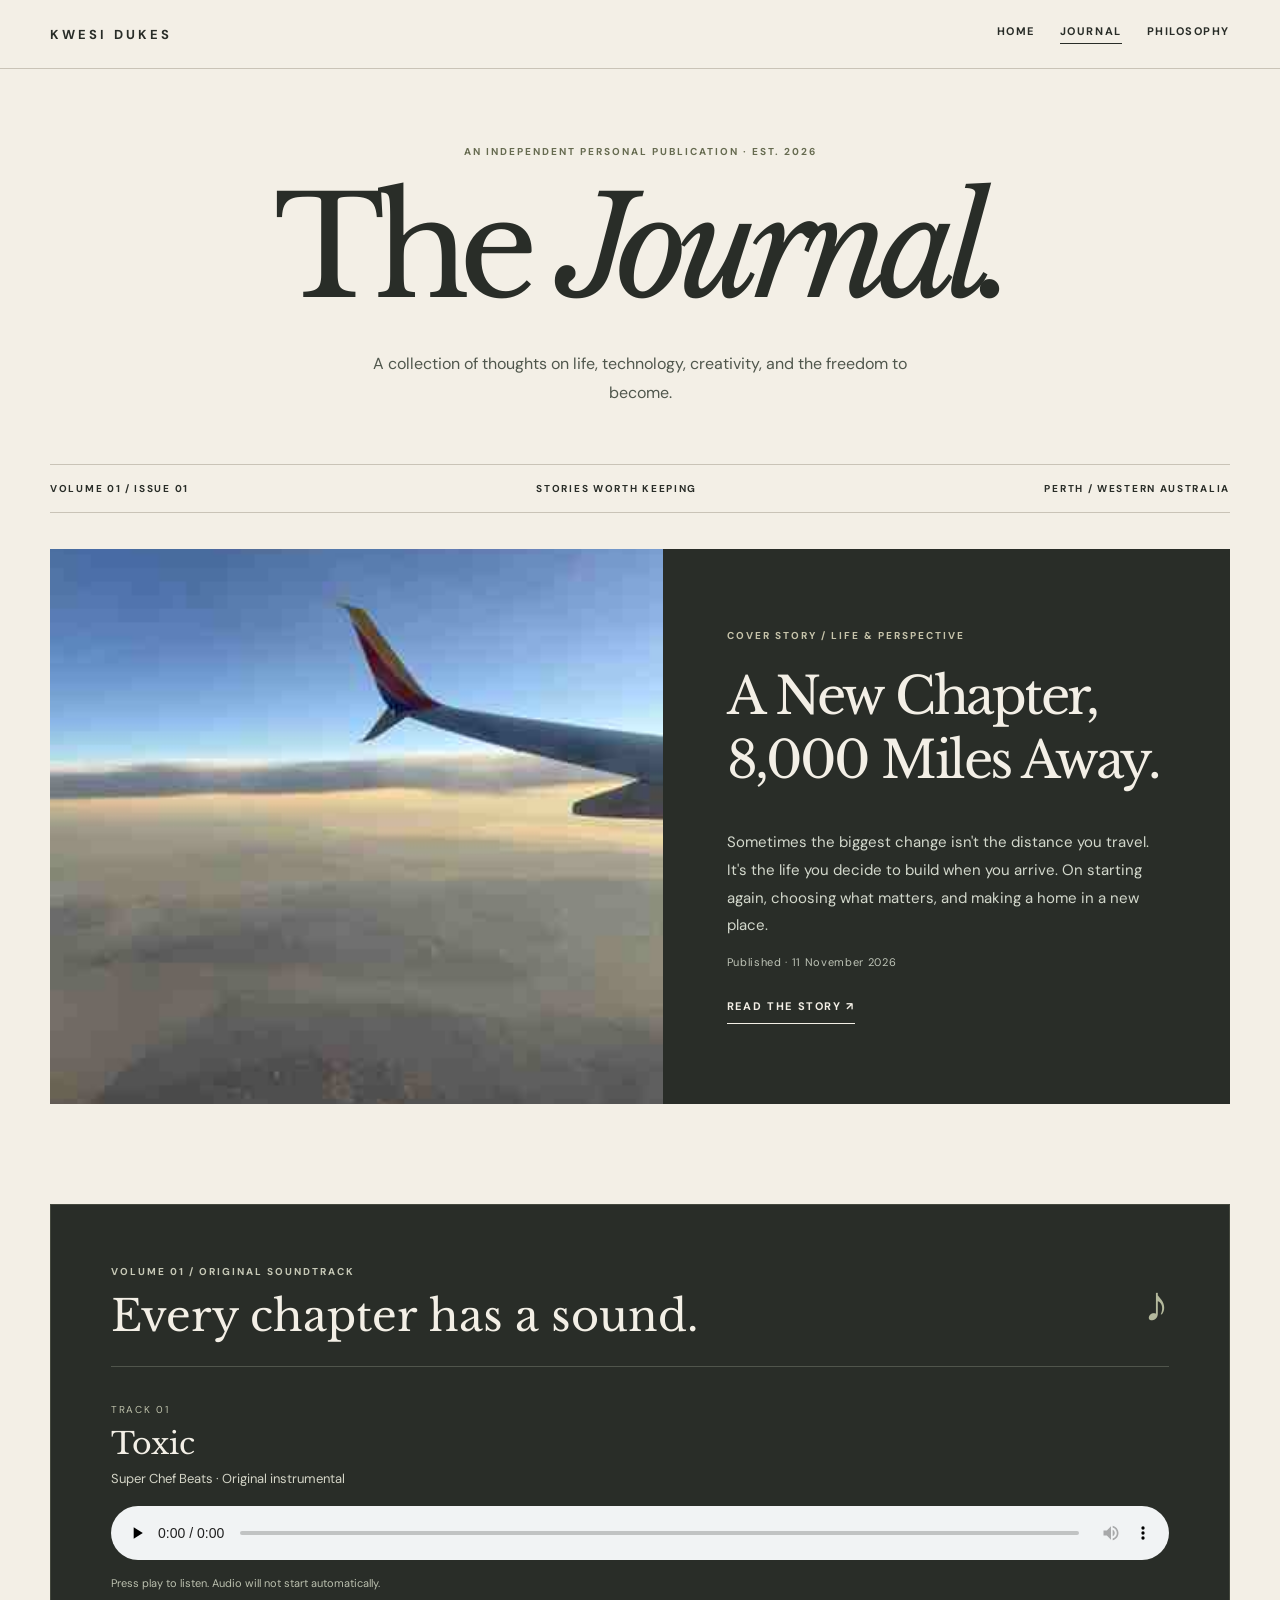
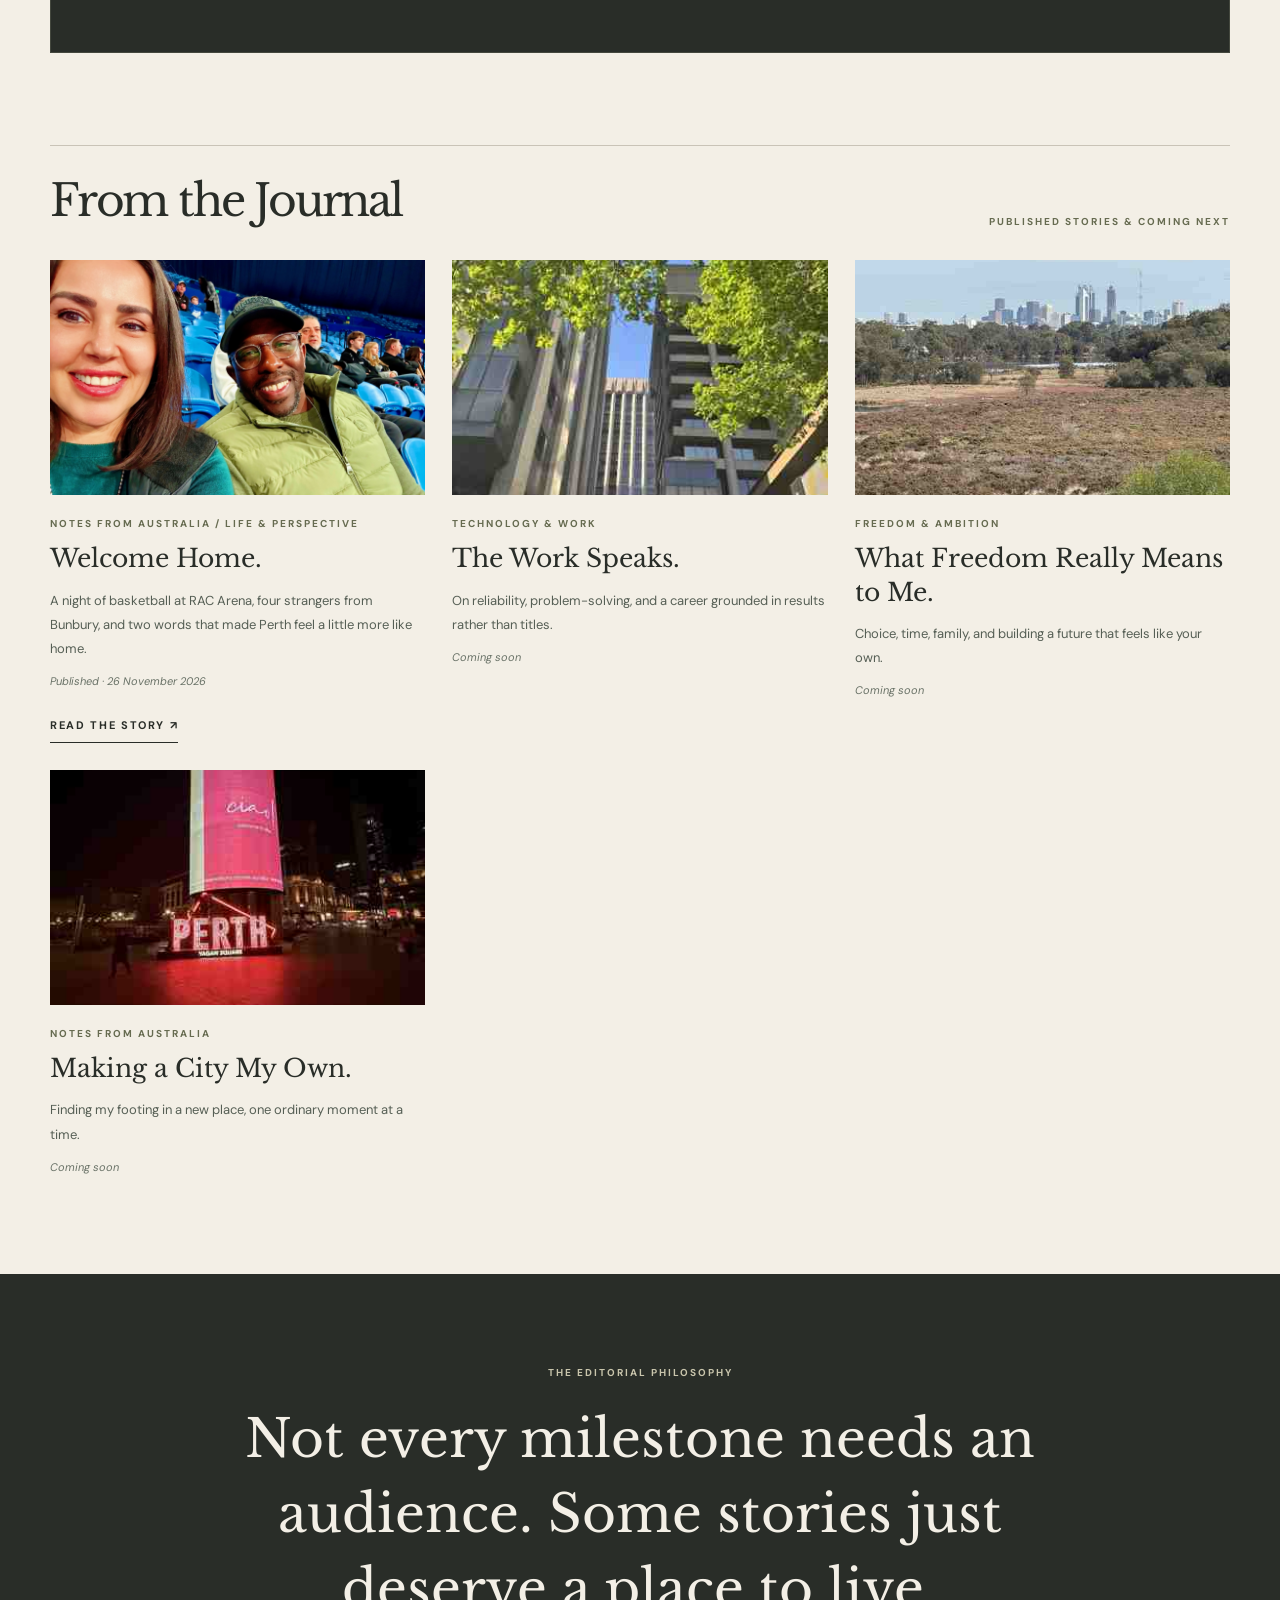
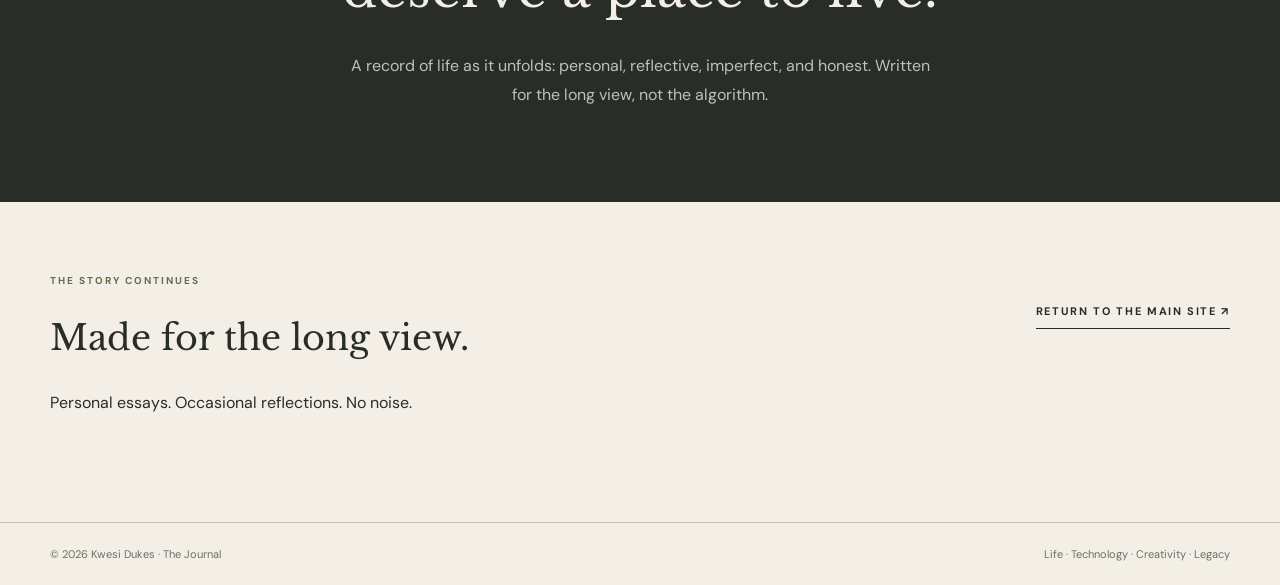
==== commit aa90927b: "Publish Welcome Home journal entry" ====
--- a/journal/index.html
+++ b/journal/index.html
@@ -1 +1 @@
-<!doctype html><html lang="en"><head><meta charset="utf-8"><meta name="viewport" content="width=device-width,initial-scale=1"><meta name="theme-color" content="#292d28"><meta name="description" content="The Journal by Kwesi Dukes. Personal essays on life, technology, creativity, and building freedom."><link rel="canonical" href="https://kwesidukes.au/journal/"><title>The Journal | Kwesi Dukes</title><link rel="stylesheet" href="/journal/assets/style.css"></head><body><a class="skip" href="#main">Skip to content</a><header class="header"><a class="brand" href="/">KWESI DUKES</a><nav class="nav" aria-label="Primary"><a href="/">Home</a><a href="/journal/" aria-current="page">Journal</a><a href="#philosophy">Philosophy</a></nav></header><main id="main" class="wrap"><section class="mast"><div class="eyebrow">An independent personal publication · Est. 2026</div><h1>The <em>Journal.</em></h1><p>A collection of thoughts on life, technology, creativity, and the freedom to become.</p></section><div class="rule"><span>Volume 01 / Issue 01</span><span>Stories worth keeping</span><span>Perth / Western Australia</span></div><section class="feature" aria-labelledby="featured"><div class="art"><img src="/journal/assets/photos/flight.jpg" alt="Airplane wing above a sunlit landscape" fetchpriority="high"></div><div class="feature-copy"><div class="meta">Cover story / Life & perspective</div><h2 id="featured">A New Chapter, 8,000 Miles Away.</h2><p>Sometimes the biggest change isn't the distance you travel. It's the life you decide to build when you arrive. On starting again, choosing what matters, and making a home in a new place.</p><div class="fine">Published · 11 November 2026</div><a class="read" href="/journal/a-new-chapter/">Read the story ↗</a></div></section><section class="soundtrack" aria-labelledby="soundtrack-title"><div class="soundtrack-heading"><div><div class="eyebrow">Volume 01 / Original soundtrack</div><h2 id="soundtrack-title">Every chapter has a sound.</h2></div><span class="soundtrack-symbol" aria-hidden="true">♪</span></div><div class="track-detail"><div><span class="track-number">Track 01</span><h3>Toxic</h3><p>Super Chef Beats · Original instrumental</p></div></div><audio controls preload="none" aria-label="Play Toxic by Super Chef Beats"><source src="https://d2ol7oe51mr4n9.cloudfront.net/user_3KXMnQRZBMOCVnfVsOdpJRZrMG2/7170dc75-3847-48ef-bcc7-d3e44967b0ee.mp3" type="audio/mpeg">Your browser does not support audio playback. <a href="https://d2ol7oe51mr4n9.cloudfront.net/user_3KXMnQRZBMOCVnfVsOdpJRZrMG2/7170dc75-3847-48ef-bcc7-d3e44967b0ee.mp3">Listen to Toxic</a>.</audio><p class="soundtrack-note">Press play to listen. Audio will not start automatically.</p></section><section id="stories"><div class="section-title"><h2>From the Journal</h2><span class="label">On the editorial desk / Coming next</span></div><div class="cards"><article class="card"><img class="card-art" src="/journal/assets/photos/city-canopy.jpg" alt="Perth buildings framed by trees" loading="lazy"><div class="meta">Technology & work</div><h3>The Work Speaks.</h3><p>On reliability, problem-solving, and a career grounded in results rather than titles.</p><div class="note">Coming soon</div></article><article class="card"><img class="card-art" src="/journal/assets/photos/perth-skyline.jpg" alt="Perth skyline above green wetlands" loading="lazy"><div class="meta">Freedom & ambition</div><h3>What Freedom Really Means to Me.</h3><p>Choice, time, family, and building a future that feels like your own.</p><div class="note">Coming soon</div></article><article class="card"><img class="card-art" src="/journal/assets/photos/perth-night.jpg" alt="Illuminated Perth sign at night" loading="lazy"><div class="meta">Notes from Australia</div><h3>Making a City My Own.</h3><p>Finding my footing in a new place, one ordinary moment at a time.</p><div class="note">Coming soon</div></article></div></section></main><section class="manifesto" id="philosophy"><div class="eyebrow">The editorial philosophy</div><h2>Not every milestone needs an audience. Some stories just deserve a place to live.</h2><p>A record of life as it unfolds: personal, reflective, imperfect, and honest. Written for the long view, not the algorithm.</p></section><div class="wrap closing"><div><div class="eyebrow">The story continues</div><h2>Made for the long view.</h2><p>Personal essays. Occasional reflections. No noise.</p></div><a class="read" href="/">Return to the main site ↗</a></div><footer class="footer"><span>© 2026 Kwesi Dukes · The Journal</span><span>Life · Technology · Creativity · Legacy</span></footer></body></html>+<!doctype html><html lang="en"><head><meta charset="utf-8"><meta name="viewport" content="width=device-width,initial-scale=1"><meta name="theme-color" content="#292d28"><meta name="description" content="The Journal by Kwesi Dukes. Personal essays on life, technology, creativity, and building freedom."><link rel="canonical" href="https://kwesidukes.au/journal/"><title>The Journal | Kwesi Dukes</title><link rel="stylesheet" href="/journal/assets/style.css"></head><body><a class="skip" href="#main">Skip to content</a><header class="header"><a class="brand" href="/">KWESI DUKES</a><nav class="nav" aria-label="Primary"><a href="/">Home</a><a href="/journal/" aria-current="page">Journal</a><a href="#philosophy">Philosophy</a></nav></header><main id="main" class="wrap"><section class="mast"><div class="eyebrow">An independent personal publication · Est. 2026</div><h1>The <em>Journal.</em></h1><p>A collection of thoughts on life, technology, creativity, and the freedom to become.</p></section><div class="rule"><span>Volume 01 / Issue 01</span><span>Stories worth keeping</span><span>Perth / Western Australia</span></div><section class="feature" aria-labelledby="featured"><div class="art"><img src="/journal/assets/photos/flight.jpg" alt="Airplane wing above a sunlit landscape" fetchpriority="high"></div><div class="feature-copy"><div class="meta">Cover story / Life & perspective</div><h2 id="featured">A New Chapter, 8,000 Miles Away.</h2><p>Sometimes the biggest change isn't the distance you travel. It's the life you decide to build when you arrive. On starting again, choosing what matters, and making a home in a new place.</p><div class="fine">Published · 11 November 2026</div><a class="read" href="/journal/a-new-chapter/">Read the story ↗</a></div></section><section class="soundtrack" aria-labelledby="soundtrack-title"><div class="soundtrack-heading"><div><div class="eyebrow">Volume 01 / Original soundtrack</div><h2 id="soundtrack-title">Every chapter has a sound.</h2></div><span class="soundtrack-symbol" aria-hidden="true">♪</span></div><div class="track-detail"><div><span class="track-number">Track 01</span><h3>Toxic</h3><p>Super Chef Beats · Original instrumental</p></div></div><audio controls preload="none" aria-label="Play Toxic by Super Chef Beats"><source src="https://d2ol7oe51mr4n9.cloudfront.net/user_3KXMnQRZBMOCVnfVsOdpJRZrMG2/7170dc75-3847-48ef-bcc7-d3e44967b0ee.mp3" type="audio/mpeg">Your browser does not support audio playback. <a href="https://d2ol7oe51mr4n9.cloudfront.net/user_3KXMnQRZBMOCVnfVsOdpJRZrMG2/7170dc75-3847-48ef-bcc7-d3e44967b0ee.mp3">Listen to Toxic</a>.</audio><p class="soundtrack-note">Press play to listen. Audio will not start automatically.</p></section><section id="stories"><div class="section-title"><h2>From the Journal</h2><span class="label">Published stories &amp; coming next</span></div><div class="cards"><article class="card"><img class="card-art" src="/journal/assets/photos/welcome-home.jpg" alt="Kwesi and Yas smiling together at RAC Arena in Perth" loading="lazy" style="object-position:center 30%"><div class="meta">Notes from Australia / Life & perspective</div><h3>Welcome Home.</h3><p>A night of basketball at RAC Arena, four strangers from Bunbury, and two words that made Perth feel a little more like home.</p><div class="note">Published · 26 November 2026</div><a class="read" href="/journal/welcome-home/">Read the story ↗</a></article><article class="card"><img class="card-art" src="/journal/assets/photos/city-canopy.jpg" alt="Perth buildings framed by trees" loading="lazy"><div class="meta">Technology & work</div><h3>The Work Speaks.</h3><p>On reliability, problem-solving, and a career grounded in results rather than titles.</p><div class="note">Coming soon</div></article><article class="card"><img class="card-art" src="/journal/assets/photos/perth-skyline.jpg" alt="Perth skyline above green wetlands" loading="lazy"><div class="meta">Freedom & ambition</div><h3>What Freedom Really Means to Me.</h3><p>Choice, time, family, and building a future that feels like your own.</p><div class="note">Coming soon</div></article><article class="card"><img class="card-art" src="/journal/assets/photos/perth-night.jpg" alt="Illuminated Perth sign at night" loading="lazy"><div class="meta">Notes from Australia</div><h3>Making a City My Own.</h3><p>Finding my footing in a new place, one ordinary moment at a time.</p><div class="note">Coming soon</div></article></div></section></main><section class="manifesto" id="philosophy"><div class="eyebrow">The editorial philosophy</div><h2>Not every milestone needs an audience. Some stories just deserve a place to live.</h2><p>A record of life as it unfolds: personal, reflective, imperfect, and honest. Written for the long view, not the algorithm.</p></section><div class="wrap closing"><div><div class="eyebrow">The story continues</div><h2>Made for the long view.</h2><p>Personal essays. Occasional reflections. No noise.</p></div><a class="read" href="/">Return to the main site ↗</a></div><footer class="footer"><span>© 2026 Kwesi Dukes · The Journal</span><span>Life · Technology · Creativity · Legacy</span></footer></body></html>
--- a/journal/assets/style.css
+++ b/journal/assets/style.css
@@ -5,3 +5,7 @@
 
 /* Published issue refinements: purposeful non-repeating photography */
 .article-art img{object-position:center 58%}
+.welcome-photo{margin:0 auto;max-width:900px}.welcome-photo img{display:block;width:100%;height:auto}.welcome-photo figcaption{font:11px/1.6 'DM Sans',sans-serif;color:#666b50;letter-spacing:.06em;margin-top:13px}
+
+/* Volume 01 original soundtrack */
+.soundtrack{background:#292d28;color:#f3efe6;padding:clamp(28px,5vw,60px);margin:0 auto 92px;max-width:1180px;border:1px solid #44483e}.soundtrack .eyebrow{color:#c7c9b7}.soundtrack-heading{display:flex;justify-content:space-between;gap:16px;align-items:center;border-bottom:1px solid #50554c;padding-bottom:22px}.soundtrack h2{font-size:clamp(25px,3.4vw,43px);line-height:1.25;margin:12px 0 0}.soundtrack-symbol{font-size:50px;line-height:1;color:#b4b99d}.track-detail{display:flex;justify-content:space-between;align-items:center;padding:30px 0 18px}.soundtrack h3{font-size:30px;margin:7px 0 0}.track-number{font-size:10px;letter-spacing:.17em;text-transform:uppercase;color:#bdc0aa}.track-detail p{font:13px/1.5 'DM Sans',sans-serif;color:#d3d4c6;margin:7px 0 0}.soundtrack audio{width:100%;display:block;accent-color:#a5ab8e}.soundtrack-note{font:11px/1.5 'DM Sans',sans-serif;color:#bbc0af;margin:15px 0 0}.soundtrack-inline{max-width:720px;margin:0 auto 65px}@media(max-width:560px){.soundtrack{padding:28px 23px;margin-bottom:70px}.soundtrack-inline{margin-bottom:55px}}
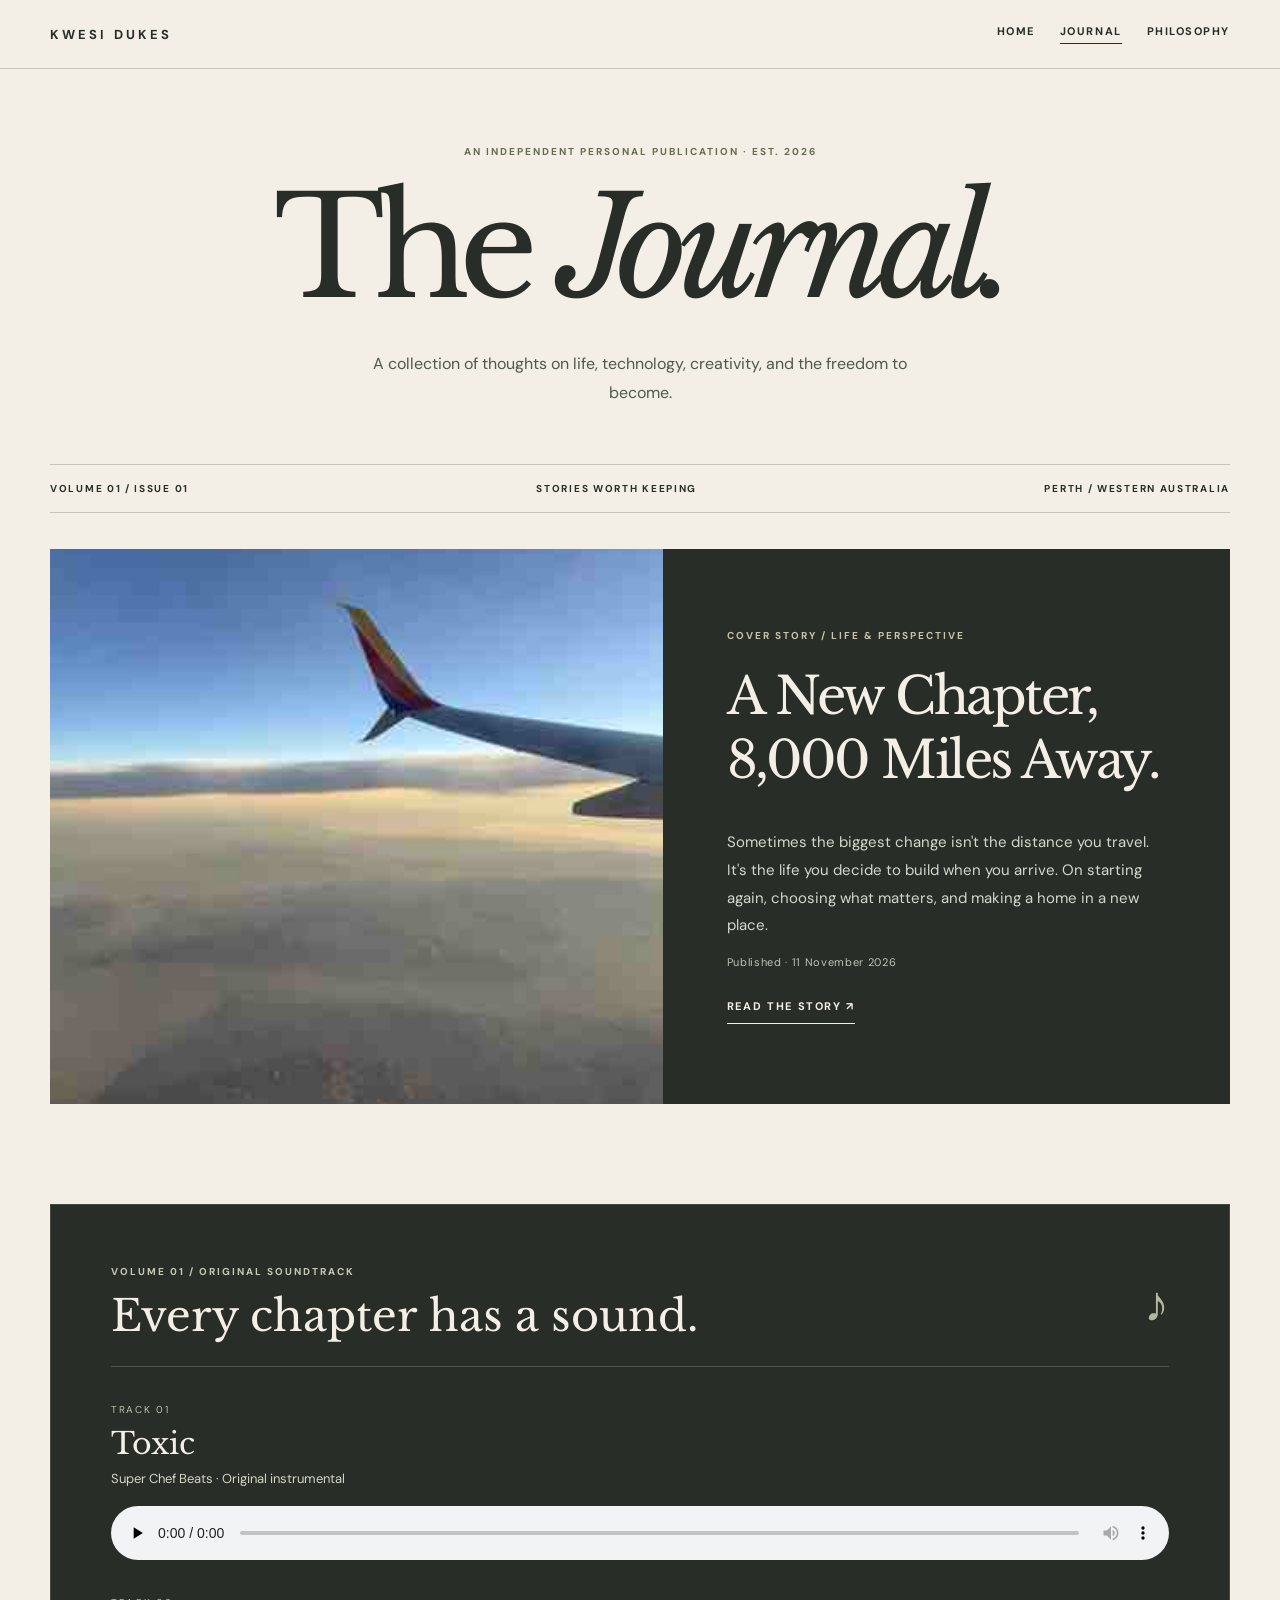
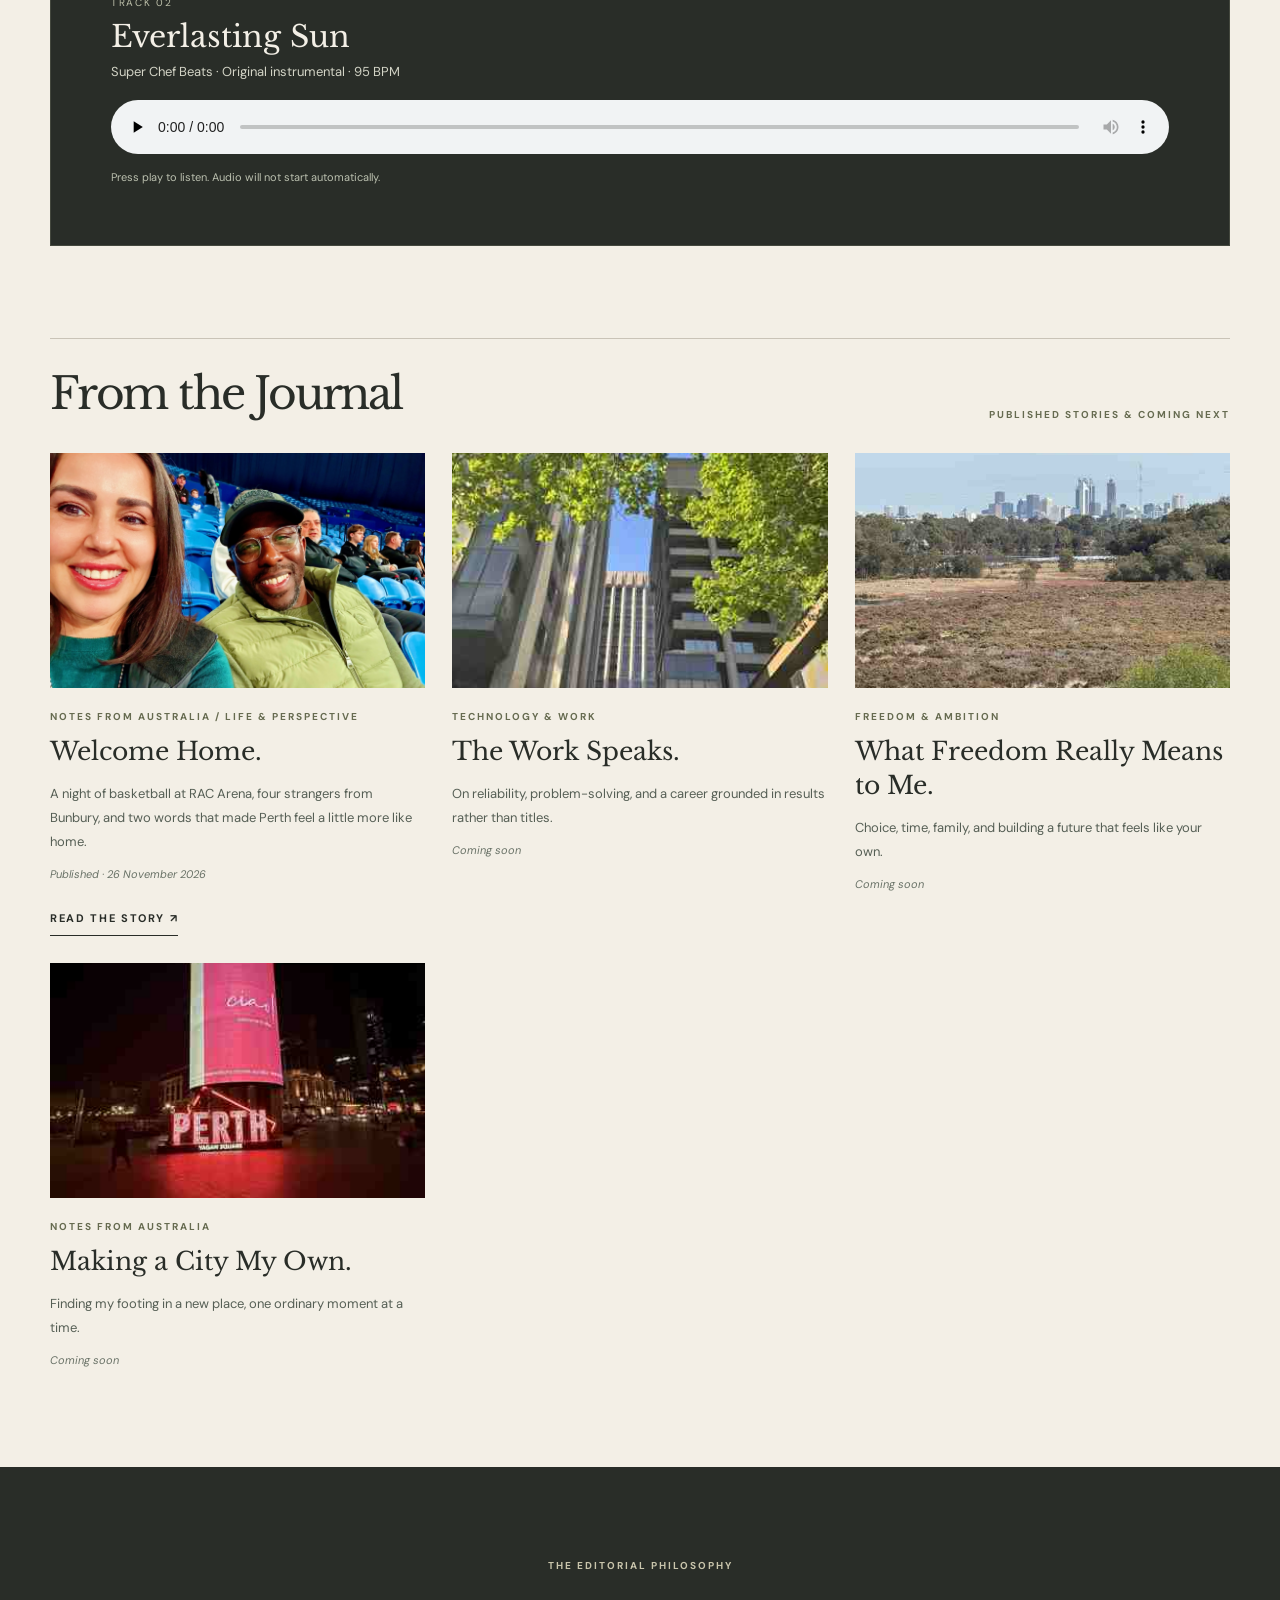
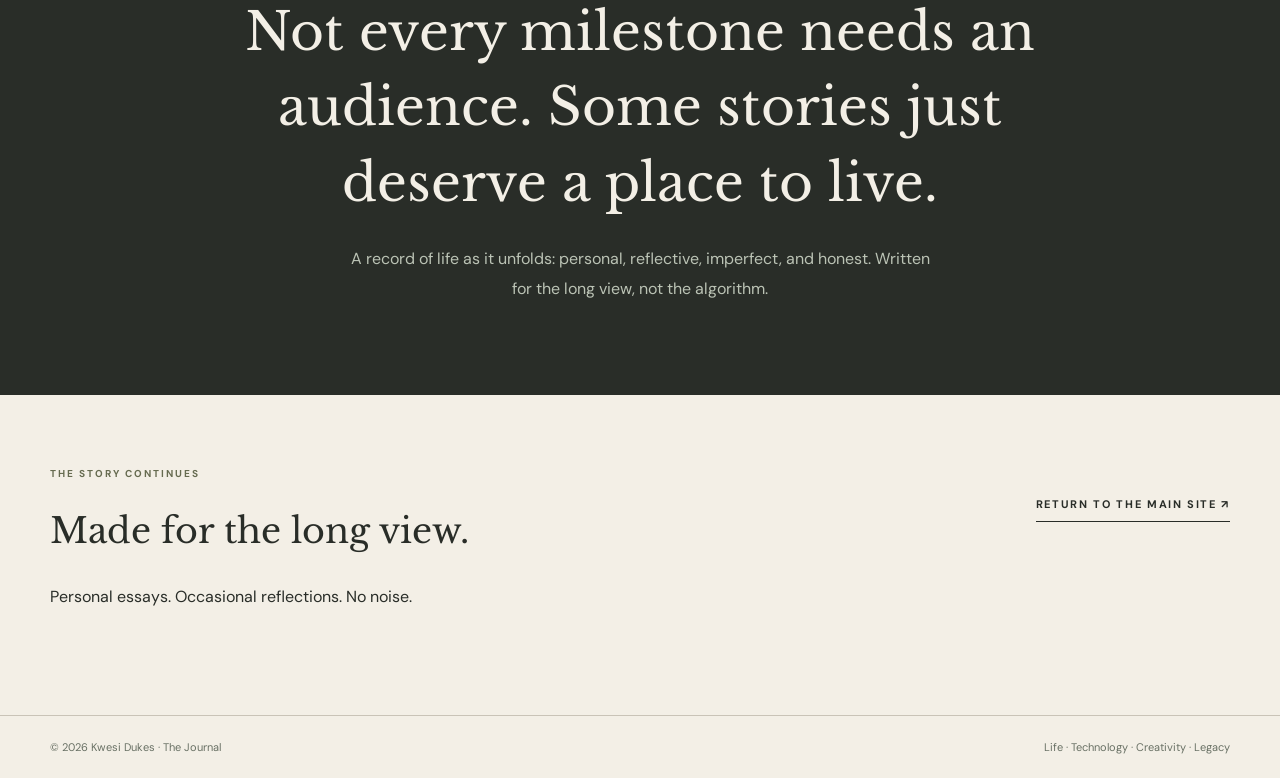
==== commit 76a80f02: "Add Everlasting Sun soundtrack to Welcome Home" ====
--- a/journal/index.html
+++ b/journal/index.html
@@ -1 +1 @@
-<!doctype html><html lang="en"><head><meta charset="utf-8"><meta name="viewport" content="width=device-width,initial-scale=1"><meta name="theme-color" content="#292d28"><meta name="description" content="The Journal by Kwesi Dukes. Personal essays on life, technology, creativity, and building freedom."><link rel="canonical" href="https://kwesidukes.au/journal/"><title>The Journal | Kwesi Dukes</title><link rel="stylesheet" href="/journal/assets/style.css"></head><body><a class="skip" href="#main">Skip to content</a><header class="header"><a class="brand" href="/">KWESI DUKES</a><nav class="nav" aria-label="Primary"><a href="/">Home</a><a href="/journal/" aria-current="page">Journal</a><a href="#philosophy">Philosophy</a></nav></header><main id="main" class="wrap"><section class="mast"><div class="eyebrow">An independent personal publication · Est. 2026</div><h1>The <em>Journal.</em></h1><p>A collection of thoughts on life, technology, creativity, and the freedom to become.</p></section><div class="rule"><span>Volume 01 / Issue 01</span><span>Stories worth keeping</span><span>Perth / Western Australia</span></div><section class="feature" aria-labelledby="featured"><div class="art"><img src="/journal/assets/photos/flight.jpg" alt="Airplane wing above a sunlit landscape" fetchpriority="high"></div><div class="feature-copy"><div class="meta">Cover story / Life & perspective</div><h2 id="featured">A New Chapter, 8,000 Miles Away.</h2><p>Sometimes the biggest change isn't the distance you travel. It's the life you decide to build when you arrive. On starting again, choosing what matters, and making a home in a new place.</p><div class="fine">Published · 11 November 2026</div><a class="read" href="/journal/a-new-chapter/">Read the story ↗</a></div></section><section class="soundtrack" aria-labelledby="soundtrack-title"><div class="soundtrack-heading"><div><div class="eyebrow">Volume 01 / Original soundtrack</div><h2 id="soundtrack-title">Every chapter has a sound.</h2></div><span class="soundtrack-symbol" aria-hidden="true">♪</span></div><div class="track-detail"><div><span class="track-number">Track 01</span><h3>Toxic</h3><p>Super Chef Beats · Original instrumental</p></div></div><audio controls preload="none" aria-label="Play Toxic by Super Chef Beats"><source src="https://d2ol7oe51mr4n9.cloudfront.net/user_3KXMnQRZBMOCVnfVsOdpJRZrMG2/7170dc75-3847-48ef-bcc7-d3e44967b0ee.mp3" type="audio/mpeg">Your browser does not support audio playback. <a href="https://d2ol7oe51mr4n9.cloudfront.net/user_3KXMnQRZBMOCVnfVsOdpJRZrMG2/7170dc75-3847-48ef-bcc7-d3e44967b0ee.mp3">Listen to Toxic</a>.</audio><p class="soundtrack-note">Press play to listen. Audio will not start automatically.</p></section><section id="stories"><div class="section-title"><h2>From the Journal</h2><span class="label">Published stories &amp; coming next</span></div><div class="cards"><article class="card"><img class="card-art" src="/journal/assets/photos/welcome-home.jpg" alt="Kwesi and Yas smiling together at RAC Arena in Perth" loading="lazy" style="object-position:center 30%"><div class="meta">Notes from Australia / Life & perspective</div><h3>Welcome Home.</h3><p>A night of basketball at RAC Arena, four strangers from Bunbury, and two words that made Perth feel a little more like home.</p><div class="note">Published · 26 November 2026</div><a class="read" href="/journal/welcome-home/">Read the story ↗</a></article><article class="card"><img class="card-art" src="/journal/assets/photos/city-canopy.jpg" alt="Perth buildings framed by trees" loading="lazy"><div class="meta">Technology & work</div><h3>The Work Speaks.</h3><p>On reliability, problem-solving, and a career grounded in results rather than titles.</p><div class="note">Coming soon</div></article><article class="card"><img class="card-art" src="/journal/assets/photos/perth-skyline.jpg" alt="Perth skyline above green wetlands" loading="lazy"><div class="meta">Freedom & ambition</div><h3>What Freedom Really Means to Me.</h3><p>Choice, time, family, and building a future that feels like your own.</p><div class="note">Coming soon</div></article><article class="card"><img class="card-art" src="/journal/assets/photos/perth-night.jpg" alt="Illuminated Perth sign at night" loading="lazy"><div class="meta">Notes from Australia</div><h3>Making a City My Own.</h3><p>Finding my footing in a new place, one ordinary moment at a time.</p><div class="note">Coming soon</div></article></div></section></main><section class="manifesto" id="philosophy"><div class="eyebrow">The editorial philosophy</div><h2>Not every milestone needs an audience. Some stories just deserve a place to live.</h2><p>A record of life as it unfolds: personal, reflective, imperfect, and honest. Written for the long view, not the algorithm.</p></section><div class="wrap closing"><div><div class="eyebrow">The story continues</div><h2>Made for the long view.</h2><p>Personal essays. Occasional reflections. No noise.</p></div><a class="read" href="/">Return to the main site ↗</a></div><footer class="footer"><span>© 2026 Kwesi Dukes · The Journal</span><span>Life · Technology · Creativity · Legacy</span></footer></body></html>
+<!doctype html><html lang="en"><head><meta charset="utf-8"><meta name="viewport" content="width=device-width,initial-scale=1"><meta name="theme-color" content="#292d28"><meta name="description" content="The Journal by Kwesi Dukes. Personal essays on life, technology, creativity, and building freedom."><link rel="canonical" href="https://kwesidukes.au/journal/"><title>The Journal | Kwesi Dukes</title><link rel="stylesheet" href="/journal/assets/style.css"></head><body><a class="skip" href="#main">Skip to content</a><header class="header"><a class="brand" href="/">KWESI DUKES</a><nav class="nav" aria-label="Primary"><a href="/">Home</a><a href="/journal/" aria-current="page">Journal</a><a href="#philosophy">Philosophy</a></nav></header><main id="main" class="wrap"><section class="mast"><div class="eyebrow">An independent personal publication · Est. 2026</div><h1>The <em>Journal.</em></h1><p>A collection of thoughts on life, technology, creativity, and the freedom to become.</p></section><div class="rule"><span>Volume 01 / Issue 01</span><span>Stories worth keeping</span><span>Perth / Western Australia</span></div><section class="feature" aria-labelledby="featured"><div class="art"><img src="/journal/assets/photos/flight.jpg" alt="Airplane wing above a sunlit landscape" fetchpriority="high"></div><div class="feature-copy"><div class="meta">Cover story / Life & perspective</div><h2 id="featured">A New Chapter, 8,000 Miles Away.</h2><p>Sometimes the biggest change isn't the distance you travel. It's the life you decide to build when you arrive. On starting again, choosing what matters, and making a home in a new place.</p><div class="fine">Published · 11 November 2026</div><a class="read" href="/journal/a-new-chapter/">Read the story ↗</a></div></section><section class="soundtrack" aria-labelledby="soundtrack-title"><div class="soundtrack-heading"><div><div class="eyebrow">Volume 01 / Original soundtrack</div><h2 id="soundtrack-title">Every chapter has a sound.</h2></div><span class="soundtrack-symbol" aria-hidden="true">♪</span></div><div class="track-detail"><div><span class="track-number">Track 01</span><h3>Toxic</h3><p>Super Chef Beats · Original instrumental</p></div></div><audio controls preload="none" aria-label="Play Toxic by Super Chef Beats"><source src="https://d2ol7oe51mr4n9.cloudfront.net/user_3KXMnQRZBMOCVnfVsOdpJRZrMG2/7170dc75-3847-48ef-bcc7-d3e44967b0ee.mp3" type="audio/mpeg">Your browser does not support audio playback. <a href="https://d2ol7oe51mr4n9.cloudfront.net/user_3KXMnQRZBMOCVnfVsOdpJRZrMG2/7170dc75-3847-48ef-bcc7-d3e44967b0ee.mp3">Listen to Toxic</a>.</audio><div class="track-detail"><div><span class="track-number">Track 02</span><h3>Everlasting Sun</h3><p>Super Chef Beats · Original instrumental · 95 BPM</p></div></div><audio controls preload="none" aria-label="Play Everlasting Sun by Super Chef Beats"><source src="/journal/assets/audio/everlasting-sun.mp3" type="audio/mpeg">Your browser does not support audio playback. <a href="/journal/assets/audio/everlasting-sun.mp3">Listen to Everlasting Sun</a>.</audio><p class="soundtrack-note">Press play to listen. Audio will not start automatically.</p></section><section id="stories"><div class="section-title"><h2>From the Journal</h2><span class="label">Published stories &amp; coming next</span></div><div class="cards"><article class="card"><img class="card-art" src="/journal/assets/photos/welcome-home.jpg" alt="Kwesi and Yas smiling together at RAC Arena in Perth" loading="lazy" style="object-position:center 30%"><div class="meta">Notes from Australia / Life & perspective</div><h3>Welcome Home.</h3><p>A night of basketball at RAC Arena, four strangers from Bunbury, and two words that made Perth feel a little more like home.</p><div class="note">Published · 26 November 2026</div><a class="read" href="/journal/welcome-home/">Read the story ↗</a></article><article class="card"><img class="card-art" src="/journal/assets/photos/city-canopy.jpg" alt="Perth buildings framed by trees" loading="lazy"><div class="meta">Technology & work</div><h3>The Work Speaks.</h3><p>On reliability, problem-solving, and a career grounded in results rather than titles.</p><div class="note">Coming soon</div></article><article class="card"><img class="card-art" src="/journal/assets/photos/perth-skyline.jpg" alt="Perth skyline above green wetlands" loading="lazy"><div class="meta">Freedom & ambition</div><h3>What Freedom Really Means to Me.</h3><p>Choice, time, family, and building a future that feels like your own.</p><div class="note">Coming soon</div></article><article class="card"><img class="card-art" src="/journal/assets/photos/perth-night.jpg" alt="Illuminated Perth sign at night" loading="lazy"><div class="meta">Notes from Australia</div><h3>Making a City My Own.</h3><p>Finding my footing in a new place, one ordinary moment at a time.</p><div class="note">Coming soon</div></article></div></section></main><section class="manifesto" id="philosophy"><div class="eyebrow">The editorial philosophy</div><h2>Not every milestone needs an audience. Some stories just deserve a place to live.</h2><p>A record of life as it unfolds: personal, reflective, imperfect, and honest. Written for the long view, not the algorithm.</p></section><div class="wrap closing"><div><div class="eyebrow">The story continues</div><h2>Made for the long view.</h2><p>Personal essays. Occasional reflections. No noise.</p></div><a class="read" href="/">Return to the main site ↗</a></div><footer class="footer"><span>© 2026 Kwesi Dukes · The Journal</span><span>Life · Technology · Creativity · Legacy</span></footer></body></html>
